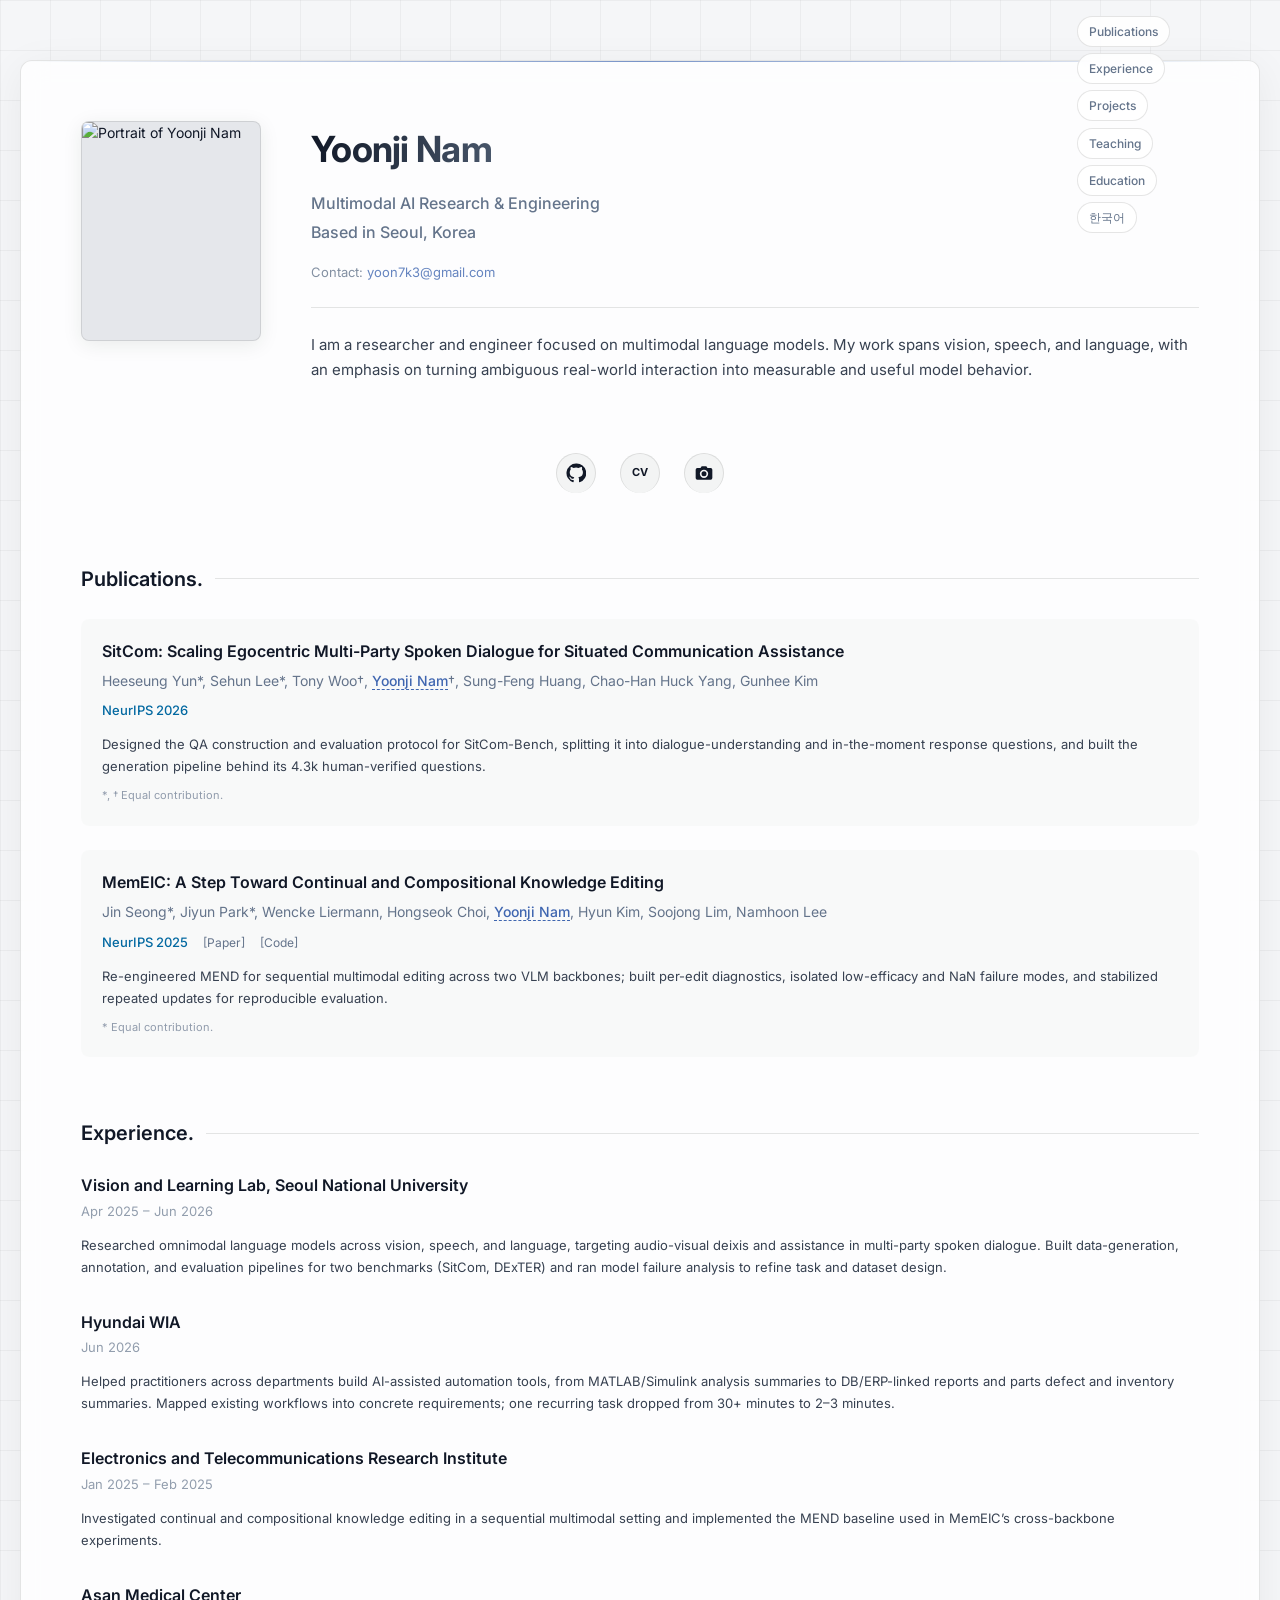
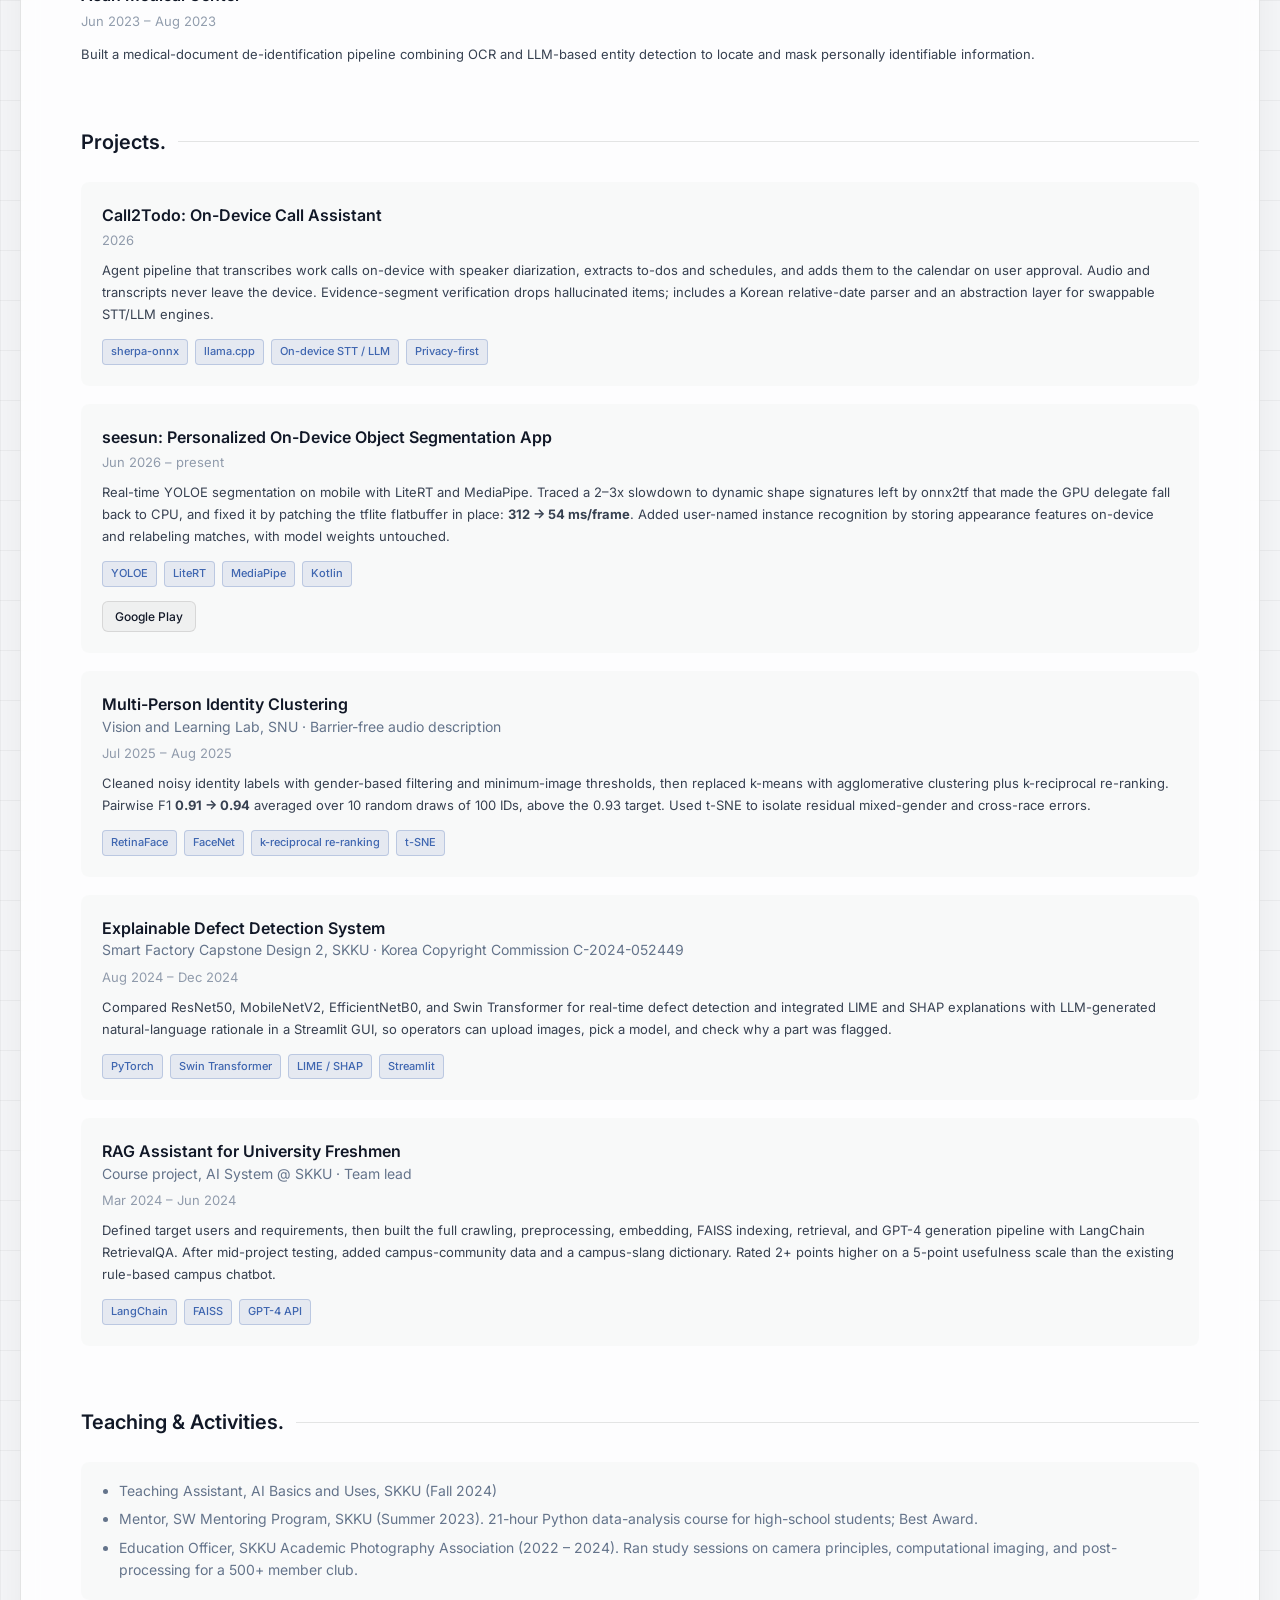
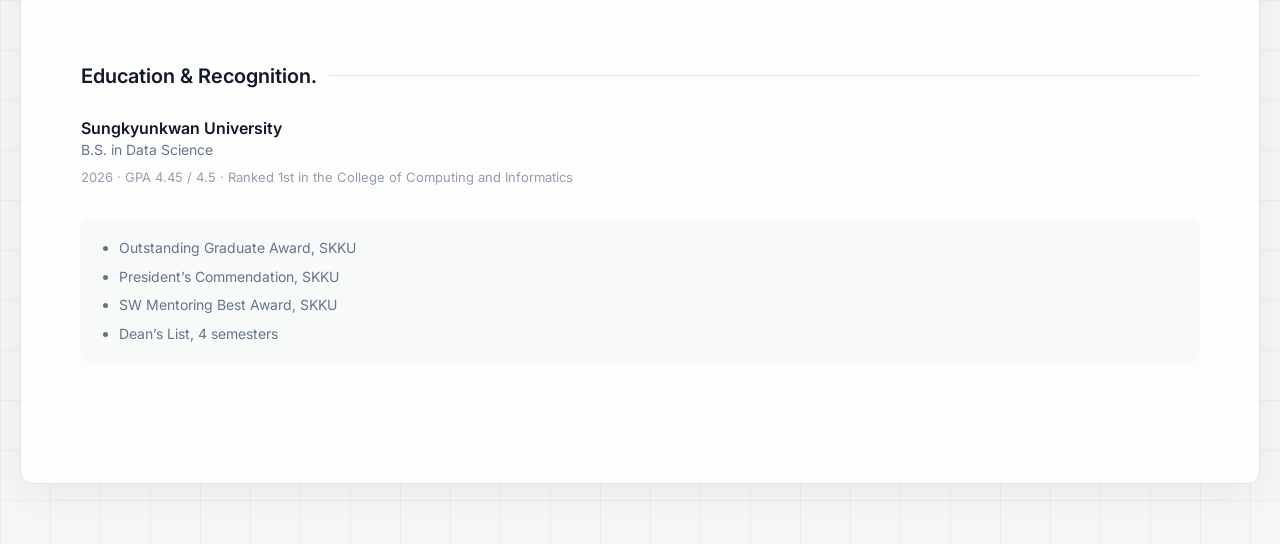
==== index.html @ 0f2552f9 "Update Korean profile and styling" ====
<!DOCTYPE html>
<html lang="en">

<head>
  <meta charset="UTF-8">
  <meta name="viewport" content="width=device-width, initial-scale=1.0">
  <meta name="description" content="Yoonji Nam is a multimodal AI researcher and engineer working on multimodal language models, knowledge editing, and applied machine learning.">
  <meta name="theme-color" content="#f5f6f8">
  <meta property="og:title" content="Yoonji Nam — Multimodal AI Research & Engineering">
  <meta property="og:description" content="Research and engineering across multimodal models, evaluation, knowledge editing, and applied AI systems.">
  <meta property="og:image" content="profile_2026.jpg">
  <title>Yoonji Nam</title>
  <link rel="alternate" hreflang="en" href="https://namyoonji.github.io/">
  <link rel="alternate" hreflang="ko" href="https://namyoonji.github.io/ko/">
  <link rel="stylesheet" href="style.css?v=light-20261005">
  <link rel="preconnect" href="https://fonts.googleapis.com">
  <link rel="preconnect" href="https://fonts.gstatic.com" crossorigin>
  <link href="https://fonts.googleapis.com/css2?family=Inter:wght@400;500;600;700&display=swap" rel="stylesheet">
</head>

<body>
  <nav class="toc" aria-label="Sections">
    <a href="#publications">Publications</a>
    <a href="#experience">Experience</a>
    <a href="#projects">Projects</a>
    <a href="#teaching">Teaching</a>
    <a href="#education">Education</a>
    <a href="ko/" hreflang="ko" lang="ko">한국어</a>
  </nav>
  <main class="container">
    <header class="header">
      <div class="profile-photo">
        <img src="profile_2026.jpg" alt="Portrait of Yoonji Nam" width="780" height="1000">
      </div>
      <div class="profile-info">
        <h1 class="name">Yoonji Nam</h1>
        <p class="title">Multimodal AI Research & Engineering</p>
        <p class="title">Based in Seoul, Korea</p>
        <p class="contact">
          Contact: <a href="mailto:yoon7k3@gmail.com">yoon7k3@gmail.com</a>
        </p>
        <div class="bio">
          <p>
            I am a researcher and engineer focused on multimodal language models. My work spans
            vision, speech, and language,
            with an emphasis on turning ambiguous real-world interaction into measurable and useful
            model behavior.
          </p>
        </div>
      </div>
    </header>

    <nav class="social-icons-container" aria-label="Profile links">
      <div class="social-icons">
        <a href="https://github.com/NamYoonJi" target="_blank" rel="noopener" title="GitHub" class="icon-link" aria-label="GitHub">
          <svg viewBox="0 0 24 24" class="icon-svg" aria-hidden="true"><path d="M12 .7a11.5 11.5 0 0 0-3.6 22.4c.6.1.8-.2.8-.6v-2.2c-3.3.7-4-1.4-4-1.4-.5-1.4-1.3-1.8-1.3-1.8-1.1-.7.1-.7.1-.7 1.2.1 1.8 1.2 1.8 1.2 1 1.8 2.8 1.3 3.4 1 .1-.8.4-1.3.8-1.6-2.7-.3-5.5-1.3-5.5-5.9 0-1.3.5-2.4 1.2-3.2-.1-.3-.5-1.5.1-3.2 0 0 1-.3 3.3 1.2a11.3 11.3 0 0 1 6 0C17.9 4.4 19 4.7 19 4.7c.6 1.7.2 2.9.1 3.2.8.8 1.2 1.9 1.2 3.2 0 4.6-2.8 5.6-5.5 5.9.4.4.8 1.1.8 2.2v3.3c0 .4.2.7.8.6A11.5 11.5 0 0 0 12 .7Z"/></svg>
        </a>
        <a href="Yoonji_Nam_CV.pdf?v=published-only" target="_blank" rel="noopener" title="Curriculum Vitae" class="icon-link icon-text" aria-label="View CV">CV</a>
        <a href="https://namyoonji.github.io/archive/" target="_blank" rel="noopener" title="Photography archive" class="icon-link" aria-label="Photography archive">
          <svg viewBox="0 0 24 24" class="icon-svg" aria-hidden="true"><path d="M9.2 4 7.8 6H4a2 2 0 0 0-2 2v10a2 2 0 0 0 2 2h16a2 2 0 0 0 2-2V8a2 2 0 0 0-2-2h-3.8l-1.4-2H9.2Zm2.8 4a5 5 0 1 1 0 10 5 5 0 0 1 0-10Zm0 2a3 3 0 1 0 0 6 3 3 0 0 0 0-6Z"/></svg>
        </a>
      </div>
    </nav>

    <section class="section" id="publications">
      <h2 class="section-title">Publications.</h2>
      <div class="section-content">
        <article class="publication">
          <p class="pub-title">SitCom: Scaling Egocentric Multi-Party Spoken Dialogue for Situated Communication Assistance</p>
          <p class="pub-authors">Heeseung Yun*, Sehun Lee*, Tony Woo†, <span class="author-me">Yoonji Nam</span>†, Sung-Feng Huang, Chao-Han Huck Yang, Gunhee Kim</p>
          <p class="pub-venue">NeurIPS 2026</p>
          <p class="pub-description">Designed the QA construction and evaluation protocol for SitCom-Bench, splitting it into dialogue-understanding and in-the-moment response questions, and built the generation pipeline behind its 4.3k human-verified questions.</p>
          <p class="equal-note">*, † Equal contribution.</p>
        </article>


        <article class="publication">
          <p class="pub-title">MemEIC: A Step Toward Continual and Compositional Knowledge Editing</p>
          <p class="pub-authors">Jin Seong*, Jiyun Park*, Wencke Liermann, Hongseok Choi, <span class="author-me">Yoonji Nam</span>, Hyun Kim, Soojong Lim, Namhoon Lee</p>
          <p class="pub-venue">
            NeurIPS 2025
            <a href="https://proceedings.neurips.cc/paper_files/paper/2025/hash/bbdd7f4acc745b59708b5cb61258d92e-Abstract-Conference.html" target="_blank" rel="noopener" class="pub-link">[Paper]</a>
            <a href="https://github.com/MemEIC/MemEIC" target="_blank" rel="noopener" class="pub-link">[Code]</a>
          </p>
          <p class="pub-description">Re-engineered MEND for sequential multimodal editing across two VLM backbones; built per-edit diagnostics, isolated low-efficacy and NaN failure modes, and stabilized repeated updates for reproducible evaluation.</p>
          <p class="equal-note">* Equal contribution.</p>
        </article>
      </div>
    </section>

    <section class="section" id="experience">
      <h2 class="section-title">Experience.</h2>
      <div class="section-content">
        <article class="experience">
          <p class="exp-title">Vision and Learning Lab, Seoul National University</p>
          <p class="exp-date">Apr 2025 – Jun 2026</p>
          <p class="item-description">Researched omnimodal language models across vision, speech, and language, targeting audio-visual deixis and assistance in multi-party spoken dialogue. Built data-generation, annotation, and evaluation pipelines for two benchmarks (SitCom, DExTER) and ran model failure analysis to refine task and dataset design.</p>
        </article>

        <article class="experience">
          <p class="exp-title">Hyundai WIA</p>
          <p class="exp-date">Jun 2026</p>
          <p class="item-description">Helped practitioners across departments build AI-assisted automation tools, from MATLAB/Simulink analysis summaries to DB/ERP-linked reports and parts defect and inventory summaries. Mapped existing workflows into concrete requirements; one recurring task dropped from 30+ minutes to 2–3 minutes.</p>
        </article>

        <article class="experience">
          <p class="exp-title">Electronics and Telecommunications Research Institute</p>
          <p class="exp-date">Jan 2025 – Feb 2025</p>
          <p class="item-description">Investigated continual and compositional knowledge editing in a sequential multimodal setting and implemented the MEND baseline used in MemEIC’s cross-backbone experiments.</p>
        </article>

        <article class="experience">
          <p class="exp-title">Asan Medical Center</p>
          <p class="exp-date">Jun 2023 – Aug 2023</p>
          <p class="item-description">Built a medical-document de-identification pipeline combining OCR and LLM-based entity detection to locate and mask personally identifiable information.</p>
        </article>
      </div>
    </section>

    <section class="section" id="projects">
      <h2 class="section-title">Projects.</h2>
      <div class="section-content">
        <article class="project">
          <p class="project-title">Call2Todo: On-Device Call Assistant</p>
          <p class="exp-date">2026</p>
          <p class="item-description">Agent pipeline that transcribes work calls on-device with speaker diarization, extracts to-dos and schedules, and adds them to the calendar on user approval. Audio and transcripts never leave the device. Evidence-segment verification drops hallucinated items; includes a Korean relative-date parser and an abstraction layer for swappable STT/LLM engines.</p>
          <div class="tags"><span>sherpa-onnx</span><span>llama.cpp</span><span>On-device STT / LLM</span><span>Privacy-first</span></div>
        </article>

        <article class="project">
          <p class="project-title">seesun: Personalized On-Device Object Segmentation App</p>
          <p class="exp-date">Jun 2026 – present</p>
          <p class="item-description">Real-time YOLOE segmentation on mobile with LiteRT and MediaPipe. Traced a 2–3x slowdown to dynamic shape signatures left by onnx2tf that made the GPU delegate fall back to CPU, and fixed it by patching the tflite flatbuffer in place: <strong>312 → 54 ms/frame</strong>. Added user-named instance recognition by storing appearance features on-device and relabeling matches, with model weights untouched.</p>
          <div class="tags"><span>YOLOE</span><span>LiteRT</span><span>MediaPipe</span><span>Kotlin</span></div>
          <a href="https://play.google.com/store/apps/details?id=com.seesun.app" target="_blank" rel="noopener" class="project-link">Google Play</a>
        </article>

        <article class="project">
          <p class="project-title">Multi-Person Identity Clustering</p>
          <p class="exp-role">Vision and Learning Lab, SNU · Barrier-free audio description</p>
          <p class="exp-date">Jul 2025 – Aug 2025</p>
          <p class="item-description">Cleaned noisy identity labels with gender-based filtering and minimum-image thresholds, then replaced k-means with agglomerative clustering plus k-reciprocal re-ranking. Pairwise F1 <strong>0.91 → 0.94</strong> averaged over 10 random draws of 100 IDs, above the 0.93 target. Used t-SNE to isolate residual mixed-gender and cross-race errors.</p>
          <div class="tags"><span>RetinaFace</span><span>FaceNet</span><span>k-reciprocal re-ranking</span><span>t-SNE</span></div>
        </article>

        <article class="project">
          <p class="project-title">Explainable Defect Detection System</p>
          <p class="exp-role">Smart Factory Capstone Design 2, SKKU · Korea Copyright Commission C-2024-052449</p>
          <p class="exp-date">Aug 2024 – Dec 2024</p>
          <p class="item-description">Compared ResNet50, MobileNetV2, EfficientNetB0, and Swin Transformer for real-time defect detection and integrated LIME and SHAP explanations with LLM-generated natural-language rationale in a Streamlit GUI, so operators can upload images, pick a model, and check why a part was flagged.</p>
          <div class="tags"><span>PyTorch</span><span>Swin Transformer</span><span>LIME / SHAP</span><span>Streamlit</span></div>
        </article>

        <article class="project">
          <p class="project-title">RAG Assistant for University Freshmen</p>
          <p class="exp-role">Course project, AI System @ SKKU · Team lead</p>
          <p class="exp-date">Mar 2024 – Jun 2024</p>
          <p class="item-description">Defined target users and requirements, then built the full crawling, preprocessing, embedding, FAISS indexing, retrieval, and GPT-4 generation pipeline with LangChain RetrievalQA. After mid-project testing, added campus-community data and a campus-slang dictionary. Rated 2+ points higher on a 5-point usefulness scale than the existing rule-based campus chatbot.</p>
          <div class="tags"><span>LangChain</span><span>FAISS</span><span>GPT-4 API</span></div>
        </article>
      </div>
    </section>

    <section class="section" id="teaching">
      <h2 class="section-title">Teaching & Activities.</h2>
      <div class="section-content">
        <ul class="recognition-list">
          <li>Teaching Assistant, AI Basics and Uses, SKKU (Fall 2024)</li>
          <li>Mentor, SW Mentoring Program, SKKU (Summer 2023). 21-hour Python data-analysis course for high-school students; Best Award.</li>
          <li>Education Officer, SKKU Academic Photography Association (2022 – 2024). Ran study sessions on camera principles, computational imaging, and post-processing for a 500+ member club.</li>
        </ul>
      </div>
    </section>

    <section class="section" id="education">
      <h2 class="section-title">Education & Recognition.</h2>
      <div class="section-content">
        <article class="education">
          <p class="edu-title">Sungkyunkwan University</p>
          <p class="edu-role">B.S. in Data Science</p>
          <p class="skku-date">2026 · GPA 4.45 / 4.5 · Ranked 1st in the College of Computing and Informatics</p>
        </article>
        <ul class="recognition-list">
          <li>Outstanding Graduate Award, SKKU</li>
          <li>President’s Commendation, SKKU</li>
          <li>SW Mentoring Best Award, SKKU</li>
          <li>Dean’s List, 4 semesters</li>
        </ul>
      </div>
    </section>
  </main>
  <script src="toc.js" defer></script>
</body>

</html>
---- style.css ----
/* Reset & Base Styles */
:root {
  --bg-color: #f5f6f8;
  --card-bg: rgba(255, 255, 255, 0.8);
  --text-primary: #111827;
  --text-secondary: #64748b;
  /* Slate 400 */
  --accent-color: #3f66b0;
  /* Blue 500 */
  --accent-glow: rgba(59, 130, 246, 0.5);
  --border-color: rgba(0, 0, 0, 0.1);
  --highlight-bg: rgba(63, 102, 176, 0.1);
  --font-main: 'Inter', -apple-system, BlinkMacSystemFont, 'Segoe UI', Roboto, sans-serif;
}

* {
  margin: 0;
  padding: 0;
  box-sizing: border-box;
}

body {
  background-color: var(--bg-color);
  background-image:
    linear-gradient(rgba(0, 0, 0, 0.04) 1px, transparent 1px),
    linear-gradient(90deg, rgba(0, 0, 0, 0.04) 1px, transparent 1px);
  background-size: 50px 50px;
  /* Tech grid effect */
  color: var(--text-primary);
  font-family: var(--font-main);
  font-size: 14px;
  line-height: 1.6;
  min-height: 100vh;
  padding: 60px 20px;
  display: flex;
  justify-content: center;
}

a {
  color: var(--text-primary);
  text-decoration: none;
  transition: all 0.2s ease;
  border-bottom: 1px solid transparent;
}

a:hover {
  color: var(--accent-color);
  border-bottom-color: var(--accent-color);
}

/* Container */
.container {
  width: 100%;
  max-width: none;
  margin: 0 auto;
  background: var(--card-bg);
  backdrop-filter: blur(12px);
  -webkit-backdrop-filter: blur(12px);
  border: 1px solid var(--border-color);
  border-radius: 12px;
  /* Sharper corners */
  padding: 60px;
  box-shadow: 0 8px 40px rgba(0, 0, 0, 0.06);
  position: relative;
  overflow: hidden;
}

/* Subtle top gradient line */
.container::before {
  content: '';
  position: absolute;
  top: 0;
  left: 0;
  right: 0;
  height: 1px;
  background: linear-gradient(90deg, transparent, var(--accent-color), transparent);
  opacity: 0.7;
}

/* Header Section */
.header {
  display: flex;
  gap: 50px;
  margin-bottom: 70px;
  align-items: flex-start;
}

.profile-photo {
  width: 180px;
  height: 220px;
  background-color: #e5e7eb;
  flex-shrink: 0;
  border-radius: 8px;
  overflow: hidden;
  border: 1px solid var(--border-color);
  box-shadow: 0 4px 20px rgba(0, 0, 0, 0.08);
  position: relative;
}

/* Photo Correction - Adjustable if image is still crooked */
.profile-photo img {
  width: 100%;
  height: 100%;
  object-fit: cover;
  /* transform: rotate(-1deg) scale(1.05);  <-- Uncomment and adjust if source image is tilted */
  transition: transform 0.5s ease;
}

.profile-photo:hover img {
  transform: scale(1.03);
}

.profile-info {
  flex: 1;
}

.name {
  font-size: 36px;
  font-weight: 700;
  margin-bottom: 12px;
  letter-spacing: -0.02em;
  background: linear-gradient(to right, #111827, #475569);
  background-clip: text;
  -webkit-background-clip: text;
  -webkit-text-fill-color: transparent;
  display: inline-block;
}

.title {
  font-size: 16px;
  font-weight: 500;
  color: var(--text-secondary);
  margin-bottom: 4px;
}

.contact {
  font-size: 13px;
  color: var(--text-secondary);
  margin-top: 16px;
  font-family: var(--font-main);
  /* Keeping consistent font */
  opacity: 0.8;
}

.contact a {
  color: var(--accent-color);
}

.bio {
  margin-top: 24px;
  padding-top: 24px;
  border-top: 1px solid var(--border-color);
}

.bio p {
  font-size: 15px;
  line-height: 1.7;
  color: #374151;
  /* Gray 300 */
}

.social-icons-container {
  width: 100%;
  display: flex;
  justify-content: center;
  margin-bottom: 70px;
}

.social-icons {
  display: flex;
  justify-content: center;
  gap: 24px;
}

.icon-link {
  width: 40px;
  height: 40px;
  display: flex;
  align-items: center;
  justify-content: center;
  border-radius: 50%;
  background: rgba(0, 0, 0, 0.04);
  border: 1px solid var(--border-color);
  color: var(--text-secondary);
  transition: all 0.3s ease;
  border-bottom: none;
}

.icon-svg {
  width: 20px;
  height: 20px;
  fill: var(--text-primary);
}

.icon-text {
  color: var(--text-primary);
  font-size: 11px;
  font-weight: 700;
  letter-spacing: -0.02em;
}

.icon-link:hover {
  background: rgba(63, 102, 176, 0.12);
  color: var(--accent-color);
  border-color: var(--accent-color);
  transform: translateY(-3px);
  border-bottom: none;
}

.highlight {
  background-color: var(--highlight-bg);
  color: var(--accent-color);
  padding: 2px 6px;
  font-weight: 500;
  border-radius: 4px;
}

/* Section Styles */
.section {
  margin-bottom: 60px;
}

.section-title {
  font-size: 20px;
  font-weight: 600;
  color: var(--text-primary);
  margin-bottom: 24px;
  display: flex;
  align-items: center;
  gap: 12px;
}

.section-title::after {
  content: '';
  flex: 1;
  height: 1px;
  background: var(--border-color);
}

.section-content {
  padding-left: 0;
}

/* Publications */
.publication {
  margin-bottom: 24px;
  padding: 20px;
  background: rgba(0, 0, 0, 0.02);
  border: 1px solid transparent;
  border-radius: 8px;
  transition: all 0.3s ease;
}

.publication:hover {
  background: rgba(0, 0, 0, 0.04);
  border-color: rgba(0, 0, 0, 0.1);
  transform: translateY(-2px);
}

.pub-title {
  font-size: 16px;
  font-weight: 600;
  color: var(--text-primary);
  margin-bottom: 8px;
  line-height: 1.4;
}

.pub-authors {
  font-size: 14px;
  color: var(--text-secondary);
  margin-bottom: 8px;
}

.pub-authors .author-me {
  color: var(--accent-color);
  font-weight: 500;
  border-bottom: 1px dashed var(--accent-color);
}

.pub-venue {
  font-size: 13px;
  color: #0369a1;
  /* Light Blue */
  font-weight: 500;
}

.pub-venue .pub-link {
  color: var(--text-secondary);
  font-weight: 400;
  margin-left: 12px;
  font-size: 12px;
  transition: color 0.2s ease;
}

.pub-venue .pub-link:hover {
  color: var(--accent-color);
}

.pub-description,
.item-description {
  margin-top: 12px;
  color: #374151;
  font-size: 13px;
  line-height: 1.7;
}

.equal-note {
  margin-top: 10px;
  color: var(--text-secondary);
  font-size: 11px;
  opacity: 0.7;
}

/* Experiences & Education */
/* Experiences & Education - Reverted Layout */
.experience,
.education {
  margin-bottom: 32px;
  display: block;
  border-bottom: none;
  padding: 0;
}

.experience:last-child,
.education:last-child {
  margin-bottom: 0;
}

.exp-title,
.edu-title {
  font-size: 16px;
  font-weight: 600;
  color: var(--text-primary);
  margin-bottom: 2px;
}

.exp-role,
.edu-role {
  font-size: 14px;
  color: var(--text-secondary);
  margin-bottom: 5px;
  margin-top: -4px;
}

.exp-date,
.snu-date,
.skku-date {
  font-size: 13px;
  color: var(--text-secondary);
  margin-left: 0;
  opacity: 0.7;
}

/* Education Toggle & Details */
.edu-header {
  display: flex;
  align-items: center;
  gap: 10px;
}

.toggle-btn {
  background: transparent;
  border: 1px solid var(--border-color);
  color: var(--text-secondary);
  width: 18px;
  height: 18px;
  border-radius: 4px;
  cursor: pointer;
  font-size: 14px;
  line-height: 1;
  display: flex;
  align-items: center;
  justify-content: center;
  transition: all 0.2s ease;
}

.toggle-btn:hover {
  border-color: var(--accent-color);
  color: var(--accent-color);
}

.edu-details {
  max-height: 0;
  overflow: hidden;
  transition: max-height 0.4s ease, margin-top 0.4s ease;
  width: 100%;
}

.edu-details.open {
  max-height: 300px;
  margin-top: 12px;
}

.edu-details ul {
  list-style: none;
  background: rgba(0, 0, 0, 0.04);
  padding: 16px;
  border-radius: 6px;
}

.edu-details li {
  font-size: 13px;
  color: var(--text-secondary);
  margin-bottom: 8px;
  padding-left: 14px;
  position: relative;
}

.edu-details li:last-child {
  margin-bottom: 0;
}

.recognition-list {
  margin-top: 20px;
  padding: 18px 20px 18px 38px;
  color: var(--text-secondary);
  background: rgba(0, 0, 0, 0.02);
  border-radius: 8px;
}

.recognition-list li {
  margin-bottom: 6px;
}

.recognition-list li:last-child {
  margin-bottom: 0;
}

/* Fixed section chips (top-right) */
html {
  scroll-behavior: smooth;
}

.toc {
  position: fixed;
  top: 16px;
  right: 110px;
  z-index: 10;
  display: flex;
  flex-direction: column;
  align-items: flex-start;
  gap: 6px;
}

.toc a {
  padding: 5px 11px;
  font-size: 12px;
  font-weight: 500;
  color: var(--text-secondary);
  background: rgba(255, 255, 255, 0.85);
  backdrop-filter: blur(8px);
  -webkit-backdrop-filter: blur(8px);
  border: 1px solid var(--border-color);
  border-radius: 999px;
  white-space: nowrap;
}

.toc a:hover {
  color: var(--accent-color);
  border-color: var(--accent-color);
  background: rgba(63, 102, 176, 0.12);
}

.toc a.active {
  color: #ffffff;
  background: var(--text-primary);
  border-color: var(--text-primary);
}

.section {
  scroll-margin-top: 64px;
}

/* Korean page: Inter has no Hangul, fall back to Noto Sans KR */
html[lang="ko"] {
  --font-main: 'Inter', 'Noto Sans KR', -apple-system, BlinkMacSystemFont, 'Segoe UI', Roboto, sans-serif;
  --bg-color: #f8f6f5;
  --text-primary: #211b1b;
  --text-secondary: #6e5d5e;
  --accent-color: #5F2225;
  --accent-glow: rgba(95, 34, 37, 0.35);
  --highlight-bg: rgba(95, 34, 37, 0.09);
  --border-color: rgba(95, 34, 37, 0.22);
}

html[lang="ko"] body {
  word-break: keep-all;
}

html[lang="ko"] .name {
  background: linear-gradient(to right, var(--text-primary), var(--accent-color));
  background-clip: text;
  -webkit-background-clip: text;
}

html[lang="ko"] .bio p,
html[lang="ko"] .description-list {
  color: #3f3435;
}

html[lang="ko"] .toc a.active {
  background: var(--accent-color);
  border-color: var(--accent-color);
}

@media (max-width: 768px) {
  html[lang="ko"] .toc {
    background: rgba(248, 246, 245, 0.94);
  }
}

html[lang="ko"] .pub-venue {
  color: var(--accent-color);
}

html[lang="ko"] .publication,
html[lang="ko"] .project {
  border-color: #5F2225;
}

html[lang="ko"] .publication:hover,
html[lang="ko"] .project:hover {
  border-color: var(--accent-color);
}

html[lang="ko"] .tags span {
  border-color: #5F2225;
}

html[lang="ko"] .icon-link:hover,
html[lang="ko"] .toc a:hover,
html[lang="ko"] .project-link:hover {
  background: var(--highlight-bg);
}

html[lang="ko"] .description-list {
  margin: 12px 0 0;
  padding-left: 20px;
  font-size: 13px;
  line-height: 1.7;
}

html[lang="ko"] .description-list li + li {
  margin-top: 5px;
}

html[lang="ko"] .description-list li::marker {
  color: var(--accent-color);
}

/* Projects */
.project {
  margin-bottom: 18px;
  padding: 20px;
  background: rgba(0, 0, 0, 0.02);
  border: 1px solid transparent;
  border-radius: 8px;
  transition: all 0.3s ease;
}

.project:hover {
  background: rgba(0, 0, 0, 0.04);
  border-color: rgba(0, 0, 0, 0.1);
  transform: translateY(-2px);
}

.project-title {
  color: var(--text-primary);
  font-size: 16px;
  font-weight: 600;
  margin-bottom: 2px;
}

.project .item-description {
  margin-top: 8px;
}

.tags {
  display: flex;
  flex-wrap: wrap;
  gap: 7px;
  margin-top: 14px;
}

.tags span {
  padding: 3px 8px;
  color: var(--accent-color);
  background: var(--highlight-bg);
  border: 1px solid rgba(63, 102, 176, 0.25);
  border-radius: 4px;
  font-size: 11px;
  font-weight: 500;
}

.project-link {
  display: inline-block;
  margin-top: 14px;
  padding: 5px 12px;
  font-size: 12px;
  font-weight: 500;
  color: var(--text-primary);
  background: rgba(0, 0, 0, 0.04);
  border: 1px solid var(--border-color);
  border-radius: 6px;
}

.project-link:hover {
  color: var(--accent-color);
  border-color: var(--accent-color);
  background: rgba(63, 102, 176, 0.12);
}

/* Easter Egg - Reverted */
.easter-egg {
  text-align: center;
  padding: 30px 0 10px 0;
  margin-top: 20px;
  margin-bottom: -60px;
  border-top: none;
}

.easter-egg p {
  font-size: 11px;
  color: rgba(0, 0, 0, 0.25);
  letter-spacing: 1px;
  transition: color 0.3s ease;
}

.easter-egg p:hover {
  color: var(--accent-color);
}

/* Responsive Design */
@media (max-width: 768px) {
  body {
    padding: 64px 10px 20px;
  }

  .toc {
    top: 0;
    left: 0;
    right: 0;
    flex-direction: row;
    align-items: center;
    overflow-x: auto;
    padding: 8px 10px;
    background: rgba(245, 246, 248, 0.94);
    border-bottom: 1px solid var(--border-color);
    scrollbar-width: none;
  }

  .toc::-webkit-scrollbar {
    display: none;
  }

  .section {
    scroll-margin-top: 56px;
  }

  .container {
    padding: 30px 20px;
  }

  .header {
    flex-direction: column;
    align-items: center;
    text-align: center;
    gap: 30px;
  }

  .profile-photo {
    width: 160px;
    height: 160px;
    border-radius: 50%;
    /* Circle on mobile looks better usually, or keep square */
  }

  .experience,
  .education {
    flex-direction: column;
    align-items: flex-start;
  }

  .exp-date,
  .snu-date,
  .skku-date {
    margin-left: 0;
    margin-top: 4px;
  }
}
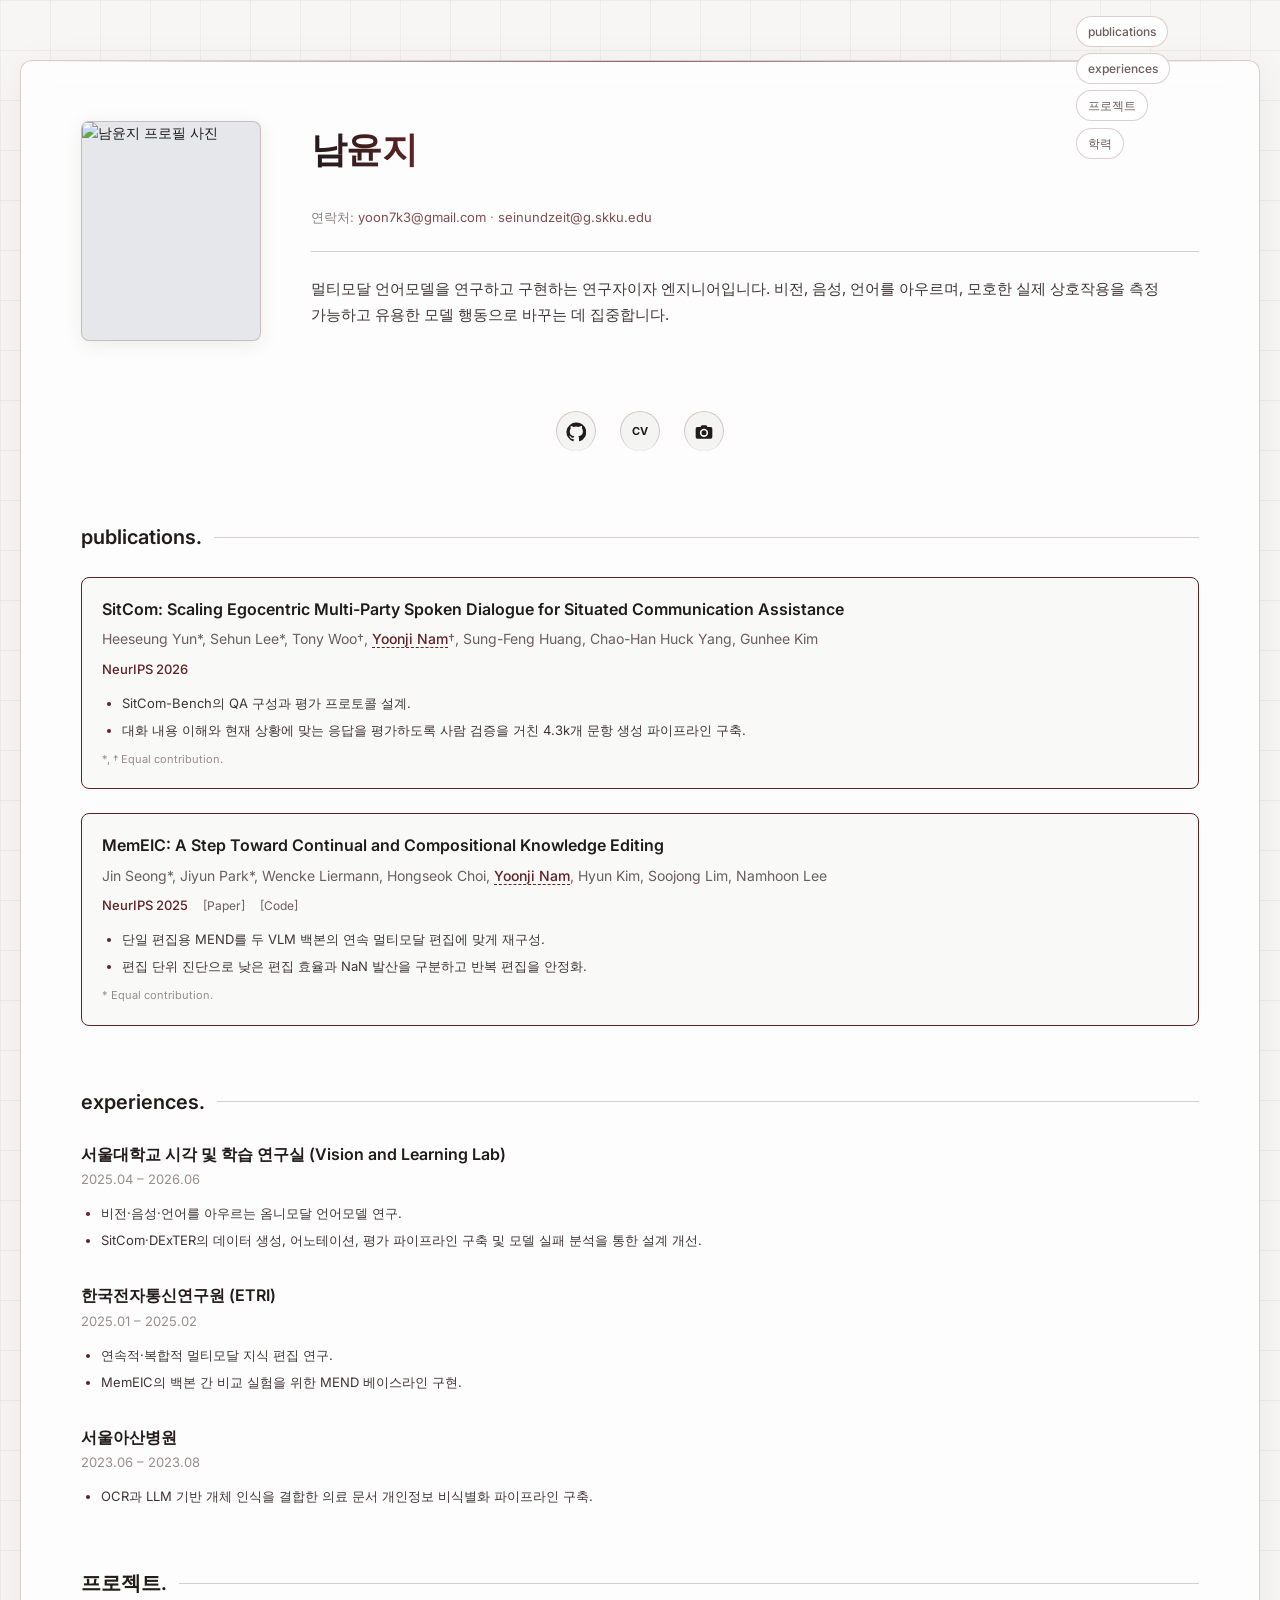
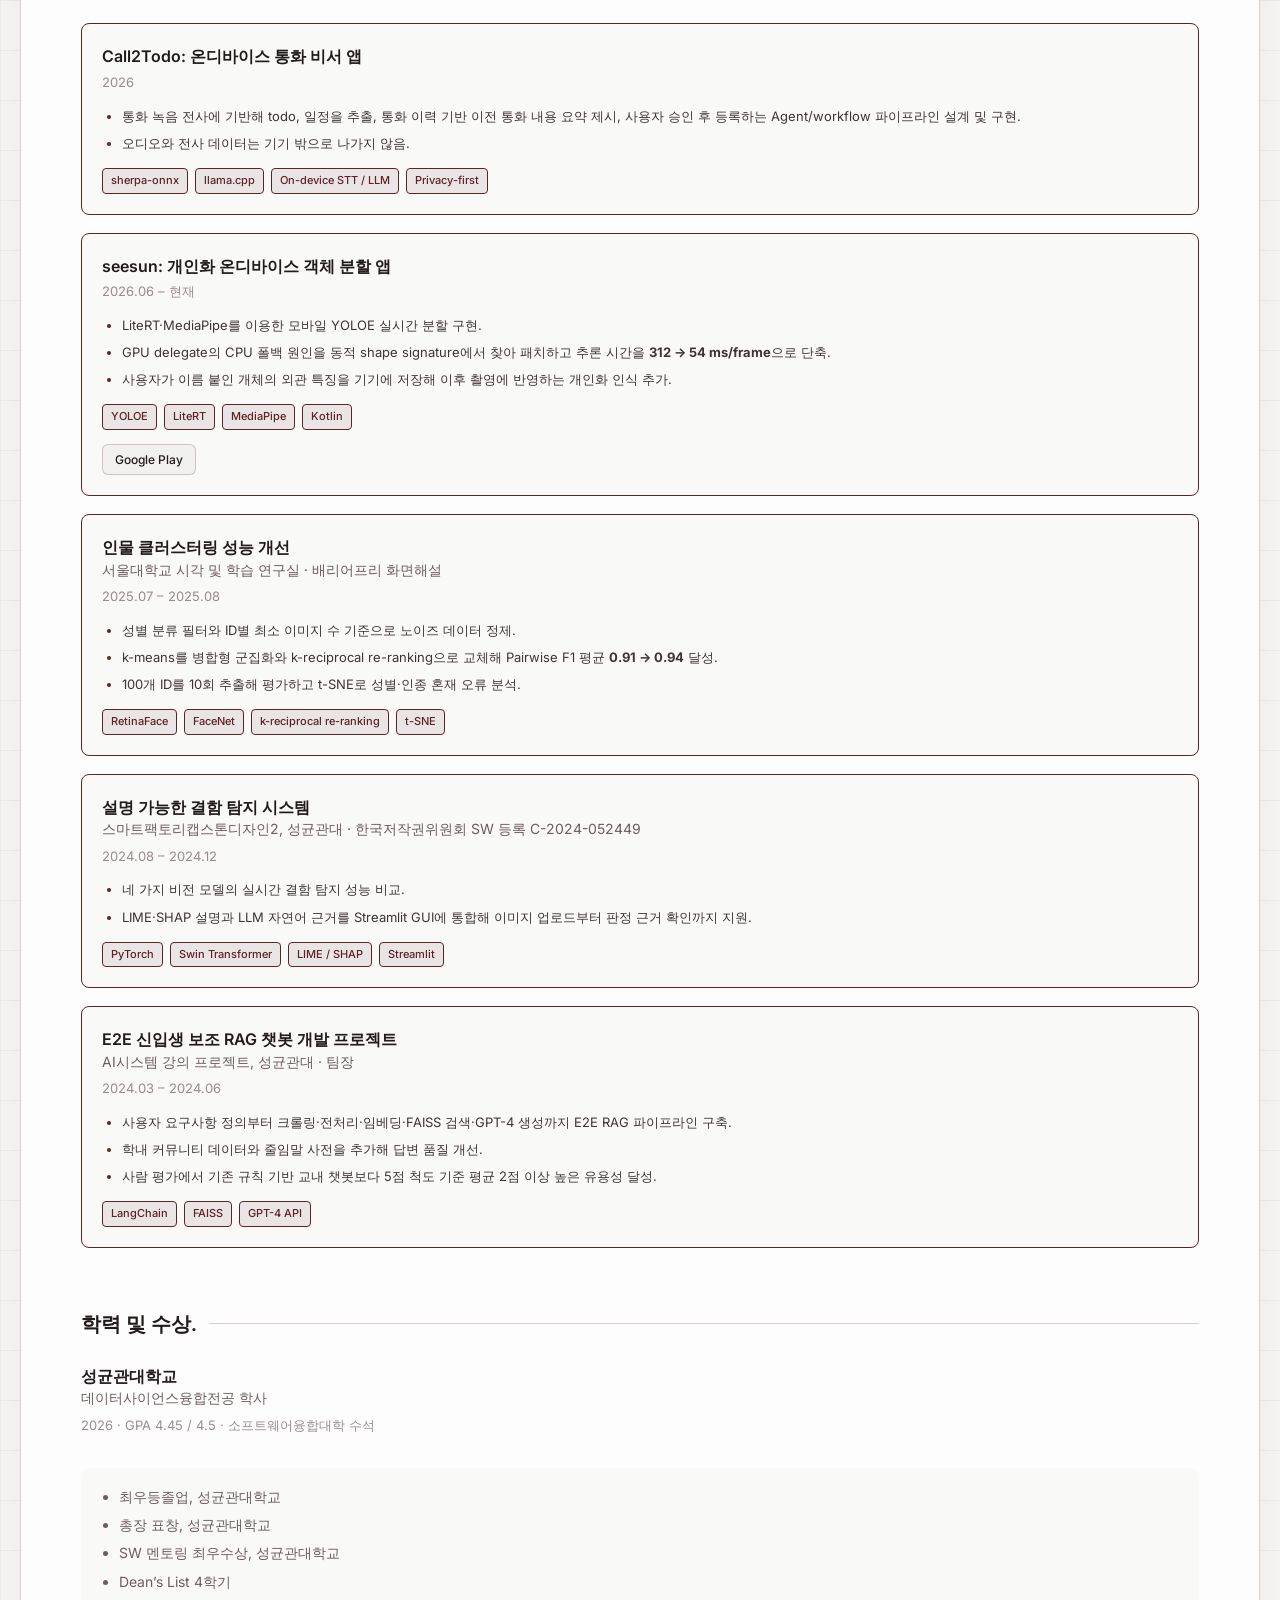
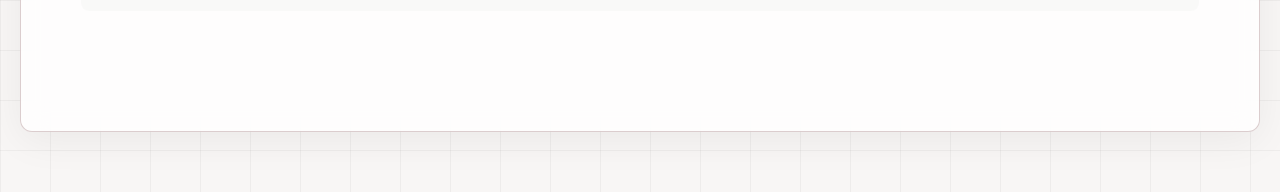
==== commit ad923e72: "Make Korean profile the main page" ====
--- a/index.html
+++ b/index.html
@@ -1,75 +1,73 @@
 <!DOCTYPE html>
-<html lang="en">
+<html lang="ko">
 
 <head>
   <meta charset="UTF-8">
   <meta name="viewport" content="width=device-width, initial-scale=1.0">
-  <meta name="description" content="Yoonji Nam is a multimodal AI researcher and engineer working on multimodal language models, knowledge editing, and applied machine learning.">
-  <meta name="theme-color" content="#f5f6f8">
-  <meta property="og:title" content="Yoonji Nam — Multimodal AI Research & Engineering">
-  <meta property="og:description" content="Research and engineering across multimodal models, evaluation, knowledge editing, and applied AI systems.">
-  <meta property="og:image" content="profile_2026.jpg">
-  <title>Yoonji Nam</title>
+  <meta name="description" content="남윤지. 멀티모달 언어모델, 지식 편집, 응용 머신러닝을 연구하고 구현하는 멀티모달 AI 연구자이자 엔지니어.">
+  <meta name="theme-color" content="#f8f6f5">
+  <meta property="og:title" content="남윤지 | Yoonji Nam">
+  <meta property="og:description" content="멀티모달 모델, 평가, 지식 편집, 응용 AI 시스템을 아우르는 연구와 엔지니어링.">
+  <meta property="og:image" content="../profile_2026.jpg">
+  <title>남윤지 | Yoonji Nam</title>
   <link rel="alternate" hreflang="en" href="https://namyoonji.github.io/">
   <link rel="alternate" hreflang="ko" href="https://namyoonji.github.io/ko/">
-  <link rel="stylesheet" href="style.css?v=light-20261005">
+  <link rel="stylesheet" href="./style.css?v=ko-burgundy-20261010">
   <link rel="preconnect" href="https://fonts.googleapis.com">
   <link rel="preconnect" href="https://fonts.gstatic.com" crossorigin>
-  <link href="https://fonts.googleapis.com/css2?family=Inter:wght@400;500;600;700&display=swap" rel="stylesheet">
+  <link href="https://fonts.googleapis.com/css2?family=Inter:wght@400;500;600;700&family=Noto+Sans+KR:wght@400;500;600;700&display=swap" rel="stylesheet">
 </head>
 
 <body>
-  <nav class="toc" aria-label="Sections">
-    <a href="#publications">Publications</a>
-    <a href="#experience">Experience</a>
-    <a href="#projects">Projects</a>
-    <a href="#teaching">Teaching</a>
-    <a href="#education">Education</a>
-    <a href="ko/" hreflang="ko" lang="ko">한국어</a>
+  <nav class="toc" aria-label="섹션 바로가기">
+    <a href="#publications">publications</a>
+    <a href="#experience">experiences</a>
+    <a href="#projects">프로젝트</a>
+    <a href="#education">학력</a>
   </nav>
   <main class="container">
     <header class="header">
       <div class="profile-photo">
-        <img src="profile_2026.jpg" alt="Portrait of Yoonji Nam" width="780" height="1000">
+        <img src="./profile_2026.jpg" alt="남윤지 프로필 사진" width="780" height="1000">
       </div>
       <div class="profile-info">
-        <h1 class="name">Yoonji Nam</h1>
-        <p class="title">Multimodal AI Research & Engineering</p>
-        <p class="title">Based in Seoul, Korea</p>
+        <h1 class="name">남윤지</h1>
         <p class="contact">
-          Contact: <a href="mailto:yoon7k3@gmail.com">yoon7k3@gmail.com</a>
+          연락처: <a href="mailto:yoon7k3@gmail.com">yoon7k3@gmail.com</a> · <a href="mailto:seinundzeit@g.skku.edu">seinundzeit@g.skku.edu</a>
         </p>
         <div class="bio">
           <p>
-            I am a researcher and engineer focused on multimodal language models. My work spans
-            vision, speech, and language,
-            with an emphasis on turning ambiguous real-world interaction into measurable and useful
-            model behavior.
+            멀티모달 언어모델을 연구하고 구현하는 연구자이자 엔지니어입니다.
+            비전, 음성, 언어를 아우르며, 모호한 실제 상호작용을 측정 가능하고 유용한 모델 행동으로
+            바꾸는 데 집중합니다.
           </p>
         </div>
       </div>
     </header>
 
-    <nav class="social-icons-container" aria-label="Profile links">
+    <nav class="social-icons-container" aria-label="프로필 링크">
       <div class="social-icons">
         <a href="https://github.com/NamYoonJi" target="_blank" rel="noopener" title="GitHub" class="icon-link" aria-label="GitHub">
           <svg viewBox="0 0 24 24" class="icon-svg" aria-hidden="true"><path d="M12 .7a11.5 11.5 0 0 0-3.6 22.4c.6.1.8-.2.8-.6v-2.2c-3.3.7-4-1.4-4-1.4-.5-1.4-1.3-1.8-1.3-1.8-1.1-.7.1-.7.1-.7 1.2.1 1.8 1.2 1.8 1.2 1 1.8 2.8 1.3 3.4 1 .1-.8.4-1.3.8-1.6-2.7-.3-5.5-1.3-5.5-5.9 0-1.3.5-2.4 1.2-3.2-.1-.3-.5-1.5.1-3.2 0 0 1-.3 3.3 1.2a11.3 11.3 0 0 1 6 0C17.9 4.4 19 4.7 19 4.7c.6 1.7.2 2.9.1 3.2.8.8 1.2 1.9 1.2 3.2 0 4.6-2.8 5.6-5.5 5.9.4.4.8 1.1.8 2.2v3.3c0 .4.2.7.8.6A11.5 11.5 0 0 0 12 .7Z"/></svg>
         </a>
-        <a href="Yoonji_Nam_CV.pdf?v=published-only" target="_blank" rel="noopener" title="Curriculum Vitae" class="icon-link icon-text" aria-label="View CV">CV</a>
-        <a href="https://namyoonji.github.io/archive/" target="_blank" rel="noopener" title="Photography archive" class="icon-link" aria-label="Photography archive">
+        <a href="./Yoonji_Nam_CV.pdf?v=published-only" target="_blank" rel="noopener" title="이력서 (CV)" class="icon-link icon-text" aria-label="CV 보기">CV</a>
+        <a href="https://namyoonji.github.io/archive/" target="_blank" rel="noopener" title="사진 아카이브" class="icon-link" aria-label="사진 아카이브">
           <svg viewBox="0 0 24 24" class="icon-svg" aria-hidden="true"><path d="M9.2 4 7.8 6H4a2 2 0 0 0-2 2v10a2 2 0 0 0 2 2h16a2 2 0 0 0 2-2V8a2 2 0 0 0-2-2h-3.8l-1.4-2H9.2Zm2.8 4a5 5 0 1 1 0 10 5 5 0 0 1 0-10Zm0 2a3 3 0 1 0 0 6 3 3 0 0 0 0-6Z"/></svg>
         </a>
       </div>
     </nav>
 
     <section class="section" id="publications">
-      <h2 class="section-title">Publications.</h2>
+      <h2 class="section-title">publications.</h2>
       <div class="section-content">
         <article class="publication">
           <p class="pub-title">SitCom: Scaling Egocentric Multi-Party Spoken Dialogue for Situated Communication Assistance</p>
           <p class="pub-authors">Heeseung Yun*, Sehun Lee*, Tony Woo†, <span class="author-me">Yoonji Nam</span>†, Sung-Feng Huang, Chao-Han Huck Yang, Gunhee Kim</p>
           <p class="pub-venue">NeurIPS 2026</p>
-          <p class="pub-description">Designed the QA construction and evaluation protocol for SitCom-Bench, splitting it into dialogue-understanding and in-the-moment response questions, and built the generation pipeline behind its 4.3k human-verified questions.</p>
+          <ul class="description-list">
+            <li>SitCom-Bench의 QA 구성과 평가 프로토콜 설계.</li>
+            <li>대화 내용 이해와 현재 상황에 맞는 응답을 평가하도록 사람 검증을 거친 4.3k개 문항 생성 파이프라인 구축.</li>
+          </ul>
           <p class="equal-note">*, † Equal contribution.</p>
         </article>
 
@@ -82,114 +80,126 @@
             <a href="https://proceedings.neurips.cc/paper_files/paper/2025/hash/bbdd7f4acc745b59708b5cb61258d92e-Abstract-Conference.html" target="_blank" rel="noopener" class="pub-link">[Paper]</a>
             <a href="https://github.com/MemEIC/MemEIC" target="_blank" rel="noopener" class="pub-link">[Code]</a>
           </p>
-          <p class="pub-description">Re-engineered MEND for sequential multimodal editing across two VLM backbones; built per-edit diagnostics, isolated low-efficacy and NaN failure modes, and stabilized repeated updates for reproducible evaluation.</p>
+          <ul class="description-list">
+            <li>단일 편집용 MEND를 두 VLM 백본의 연속 멀티모달 편집에 맞게 재구성.</li>
+            <li>편집 단위 진단으로 낮은 편집 효율과 NaN 발산을 구분하고 반복 편집을 안정화.</li>
+          </ul>
           <p class="equal-note">* Equal contribution.</p>
         </article>
       </div>
     </section>
 
     <section class="section" id="experience">
-      <h2 class="section-title">Experience.</h2>
+      <h2 class="section-title">experiences.</h2>
       <div class="section-content">
         <article class="experience">
-          <p class="exp-title">Vision and Learning Lab, Seoul National University</p>
-          <p class="exp-date">Apr 2025 – Jun 2026</p>
-          <p class="item-description">Researched omnimodal language models across vision, speech, and language, targeting audio-visual deixis and assistance in multi-party spoken dialogue. Built data-generation, annotation, and evaluation pipelines for two benchmarks (SitCom, DExTER) and ran model failure analysis to refine task and dataset design.</p>
+          <p class="exp-title">서울대학교 시각 및 학습 연구실 (Vision and Learning Lab)</p>
+          <p class="exp-date">2025.04 – 2026.06</p>
+          <ul class="description-list">
+            <li>비전·음성·언어를 아우르는 옴니모달 언어모델 연구.</li>
+            <li>SitCom·DExTER의 데이터 생성, 어노테이션, 평가 파이프라인 구축 및 모델 실패 분석을 통한 설계 개선.</li>
+          </ul>
         </article>
 
         <article class="experience">
-          <p class="exp-title">Hyundai WIA</p>
-          <p class="exp-date">Jun 2026</p>
-          <p class="item-description">Helped practitioners across departments build AI-assisted automation tools, from MATLAB/Simulink analysis summaries to DB/ERP-linked reports and parts defect and inventory summaries. Mapped existing workflows into concrete requirements; one recurring task dropped from 30+ minutes to 2–3 minutes.</p>
+          <p class="exp-title">한국전자통신연구원 (ETRI)</p>
+          <p class="exp-date">2025.01 – 2025.02</p>
+          <ul class="description-list">
+            <li>연속적·복합적 멀티모달 지식 편집 연구.</li>
+            <li>MemEIC의 백본 간 비교 실험을 위한 MEND 베이스라인 구현.</li>
+          </ul>
         </article>
 
         <article class="experience">
-          <p class="exp-title">Electronics and Telecommunications Research Institute</p>
-          <p class="exp-date">Jan 2025 – Feb 2025</p>
-          <p class="item-description">Investigated continual and compositional knowledge editing in a sequential multimodal setting and implemented the MEND baseline used in MemEIC’s cross-backbone experiments.</p>
-        </article>
-
-        <article class="experience">
-          <p class="exp-title">Asan Medical Center</p>
-          <p class="exp-date">Jun 2023 – Aug 2023</p>
-          <p class="item-description">Built a medical-document de-identification pipeline combining OCR and LLM-based entity detection to locate and mask personally identifiable information.</p>
+          <p class="exp-title">서울아산병원</p>
+          <p class="exp-date">2023.06 – 2023.08</p>
+          <ul class="description-list">
+            <li>OCR과 LLM 기반 개체 인식을 결합한 의료 문서 개인정보 비식별화 파이프라인 구축.</li>
+          </ul>
         </article>
       </div>
     </section>
 
     <section class="section" id="projects">
-      <h2 class="section-title">Projects.</h2>
-      <div class="section-content">
-        <article class="project">
-          <p class="project-title">Call2Todo: On-Device Call Assistant</p>
+      <h2 class="section-title">프로젝트.</h2>
+      <div class="section-content">
+        <article class="project">
+          <p class="project-title">Call2Todo: 온디바이스 통화 비서 앱</p>
           <p class="exp-date">2026</p>
-          <p class="item-description">Agent pipeline that transcribes work calls on-device with speaker diarization, extracts to-dos and schedules, and adds them to the calendar on user approval. Audio and transcripts never leave the device. Evidence-segment verification drops hallucinated items; includes a Korean relative-date parser and an abstraction layer for swappable STT/LLM engines.</p>
+          <ul class="description-list">
+            <li>통화 녹음 전사에 기반해 todo, 일정을 추출, 통화 이력 기반 이전 통화 내용 요약 제시, 사용자 승인 후 등록하는 Agent/workflow 파이프라인 설계 및 구현.</li>
+            <li>오디오와 전사 데이터는 기기 밖으로 나가지 않음.</li>
+          </ul>
           <div class="tags"><span>sherpa-onnx</span><span>llama.cpp</span><span>On-device STT / LLM</span><span>Privacy-first</span></div>
         </article>
 
         <article class="project">
-          <p class="project-title">seesun: Personalized On-Device Object Segmentation App</p>
-          <p class="exp-date">Jun 2026 – present</p>
-          <p class="item-description">Real-time YOLOE segmentation on mobile with LiteRT and MediaPipe. Traced a 2–3x slowdown to dynamic shape signatures left by onnx2tf that made the GPU delegate fall back to CPU, and fixed it by patching the tflite flatbuffer in place: <strong>312 → 54 ms/frame</strong>. Added user-named instance recognition by storing appearance features on-device and relabeling matches, with model weights untouched.</p>
+          <p class="project-title">seesun: 개인화 온디바이스 객체 분할 앱</p>
+          <p class="exp-date">2026.06 – 현재</p>
+          <ul class="description-list">
+            <li>LiteRT·MediaPipe를 이용한 모바일 YOLOE 실시간 분할 구현.</li>
+            <li>GPU delegate의 CPU 폴백 원인을 동적 shape signature에서 찾아 패치하고 추론 시간을 <strong>312 → 54 ms/frame</strong>으로 단축.</li>
+            <li>사용자가 이름 붙인 개체의 외관 특징을 기기에 저장해 이후 촬영에 반영하는 개인화 인식 추가.</li>
+          </ul>
           <div class="tags"><span>YOLOE</span><span>LiteRT</span><span>MediaPipe</span><span>Kotlin</span></div>
           <a href="https://play.google.com/store/apps/details?id=com.seesun.app" target="_blank" rel="noopener" class="project-link">Google Play</a>
         </article>
 
         <article class="project">
-          <p class="project-title">Multi-Person Identity Clustering</p>
-          <p class="exp-role">Vision and Learning Lab, SNU · Barrier-free audio description</p>
-          <p class="exp-date">Jul 2025 – Aug 2025</p>
-          <p class="item-description">Cleaned noisy identity labels with gender-based filtering and minimum-image thresholds, then replaced k-means with agglomerative clustering plus k-reciprocal re-ranking. Pairwise F1 <strong>0.91 → 0.94</strong> averaged over 10 random draws of 100 IDs, above the 0.93 target. Used t-SNE to isolate residual mixed-gender and cross-race errors.</p>
+          <p class="project-title">인물 클러스터링 성능 개선</p>
+          <p class="exp-role">서울대학교 시각 및 학습 연구실 · 배리어프리 화면해설</p>
+          <p class="exp-date">2025.07 – 2025.08</p>
+          <ul class="description-list">
+            <li>성별 분류 필터와 ID별 최소 이미지 수 기준으로 노이즈 데이터 정제.</li>
+            <li>k-means를 병합형 군집화와 k-reciprocal re-ranking으로 교체해 Pairwise F1 평균 <strong>0.91 → 0.94</strong> 달성.</li>
+            <li>100개 ID를 10회 추출해 평가하고 t-SNE로 성별·인종 혼재 오류 분석.</li>
+          </ul>
           <div class="tags"><span>RetinaFace</span><span>FaceNet</span><span>k-reciprocal re-ranking</span><span>t-SNE</span></div>
         </article>
 
         <article class="project">
-          <p class="project-title">Explainable Defect Detection System</p>
-          <p class="exp-role">Smart Factory Capstone Design 2, SKKU · Korea Copyright Commission C-2024-052449</p>
-          <p class="exp-date">Aug 2024 – Dec 2024</p>
-          <p class="item-description">Compared ResNet50, MobileNetV2, EfficientNetB0, and Swin Transformer for real-time defect detection and integrated LIME and SHAP explanations with LLM-generated natural-language rationale in a Streamlit GUI, so operators can upload images, pick a model, and check why a part was flagged.</p>
+          <p class="project-title">설명 가능한 결함 탐지 시스템</p>
+          <p class="exp-role">스마트팩토리캡스톤디자인2, 성균관대 · 한국저작권위원회 SW 등록 C-2024-052449</p>
+          <p class="exp-date">2024.08 – 2024.12</p>
+          <ul class="description-list">
+            <li>네 가지 비전 모델의 실시간 결함 탐지 성능 비교.</li>
+            <li>LIME·SHAP 설명과 LLM 자연어 근거를 Streamlit GUI에 통합해 이미지 업로드부터 판정 근거 확인까지 지원.</li>
+          </ul>
           <div class="tags"><span>PyTorch</span><span>Swin Transformer</span><span>LIME / SHAP</span><span>Streamlit</span></div>
         </article>
 
         <article class="project">
-          <p class="project-title">RAG Assistant for University Freshmen</p>
-          <p class="exp-role">Course project, AI System @ SKKU · Team lead</p>
-          <p class="exp-date">Mar 2024 – Jun 2024</p>
-          <p class="item-description">Defined target users and requirements, then built the full crawling, preprocessing, embedding, FAISS indexing, retrieval, and GPT-4 generation pipeline with LangChain RetrievalQA. After mid-project testing, added campus-community data and a campus-slang dictionary. Rated 2+ points higher on a 5-point usefulness scale than the existing rule-based campus chatbot.</p>
+          <p class="project-title">E2E 신입생 보조 RAG 챗봇 개발 프로젝트</p>
+          <p class="exp-role">AI시스템 강의 프로젝트, 성균관대 · 팀장</p>
+          <p class="exp-date">2024.03 – 2024.06</p>
+          <ul class="description-list">
+            <li>사용자 요구사항 정의부터 크롤링·전처리·임베딩·FAISS 검색·GPT-4 생성까지 E2E RAG 파이프라인 구축.</li>
+            <li>학내 커뮤니티 데이터와 줄임말 사전을 추가해 답변 품질 개선.</li>
+            <li>사람 평가에서 기존 규칙 기반 교내 챗봇보다 5점 척도 기준 평균 2점 이상 높은 유용성 달성.</li>
+          </ul>
           <div class="tags"><span>LangChain</span><span>FAISS</span><span>GPT-4 API</span></div>
         </article>
       </div>
     </section>
 
-    <section class="section" id="teaching">
-      <h2 class="section-title">Teaching & Activities.</h2>
-      <div class="section-content">
+    <section class="section" id="education">
+      <h2 class="section-title">학력 및 수상.</h2>
+      <div class="section-content">
+        <article class="education">
+          <p class="edu-title">성균관대학교</p>
+          <p class="edu-role">데이터사이언스융합전공 학사</p>
+          <p class="skku-date">2026 · GPA 4.45 / 4.5 · 소프트웨어융합대학 수석</p>
+        </article>
         <ul class="recognition-list">
-          <li>Teaching Assistant, AI Basics and Uses, SKKU (Fall 2024)</li>
-          <li>Mentor, SW Mentoring Program, SKKU (Summer 2023). 21-hour Python data-analysis course for high-school students; Best Award.</li>
-          <li>Education Officer, SKKU Academic Photography Association (2022 – 2024). Ran study sessions on camera principles, computational imaging, and post-processing for a 500+ member club.</li>
+          <li>최우등졸업, 성균관대학교</li>
+          <li>총장 표창, 성균관대학교</li>
+          <li>SW 멘토링 최우수상, 성균관대학교</li>
+          <li>Dean’s List 4학기</li>
         </ul>
       </div>
     </section>
-
-    <section class="section" id="education">
-      <h2 class="section-title">Education & Recognition.</h2>
-      <div class="section-content">
-        <article class="education">
-          <p class="edu-title">Sungkyunkwan University</p>
-          <p class="edu-role">B.S. in Data Science</p>
-          <p class="skku-date">2026 · GPA 4.45 / 4.5 · Ranked 1st in the College of Computing and Informatics</p>
-        </article>
-        <ul class="recognition-list">
-          <li>Outstanding Graduate Award, SKKU</li>
-          <li>President’s Commendation, SKKU</li>
-          <li>SW Mentoring Best Award, SKKU</li>
-          <li>Dean’s List, 4 semesters</li>
-        </ul>
-      </div>
-    </section>
   </main>
-  <script src="toc.js" defer></script>
+  <script src="./toc.js" defer></script>
 </body>
 
 </html>
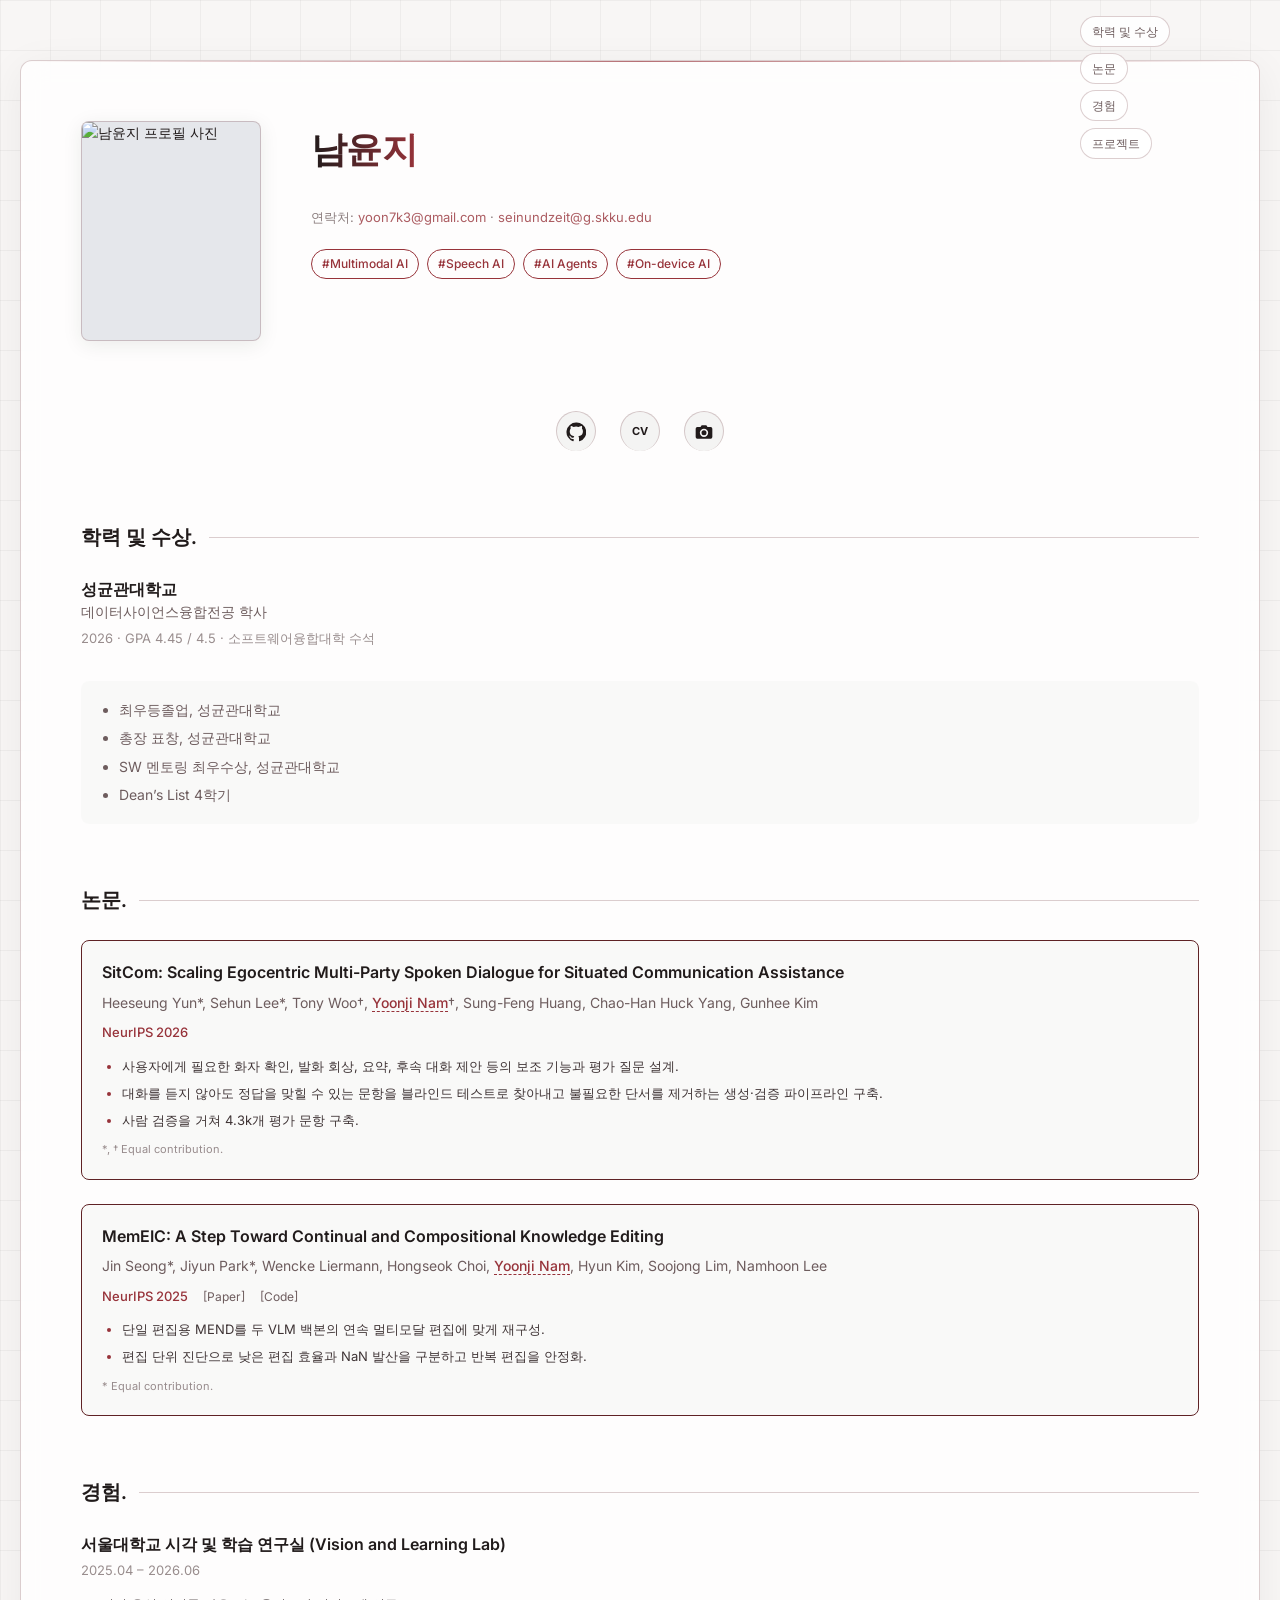
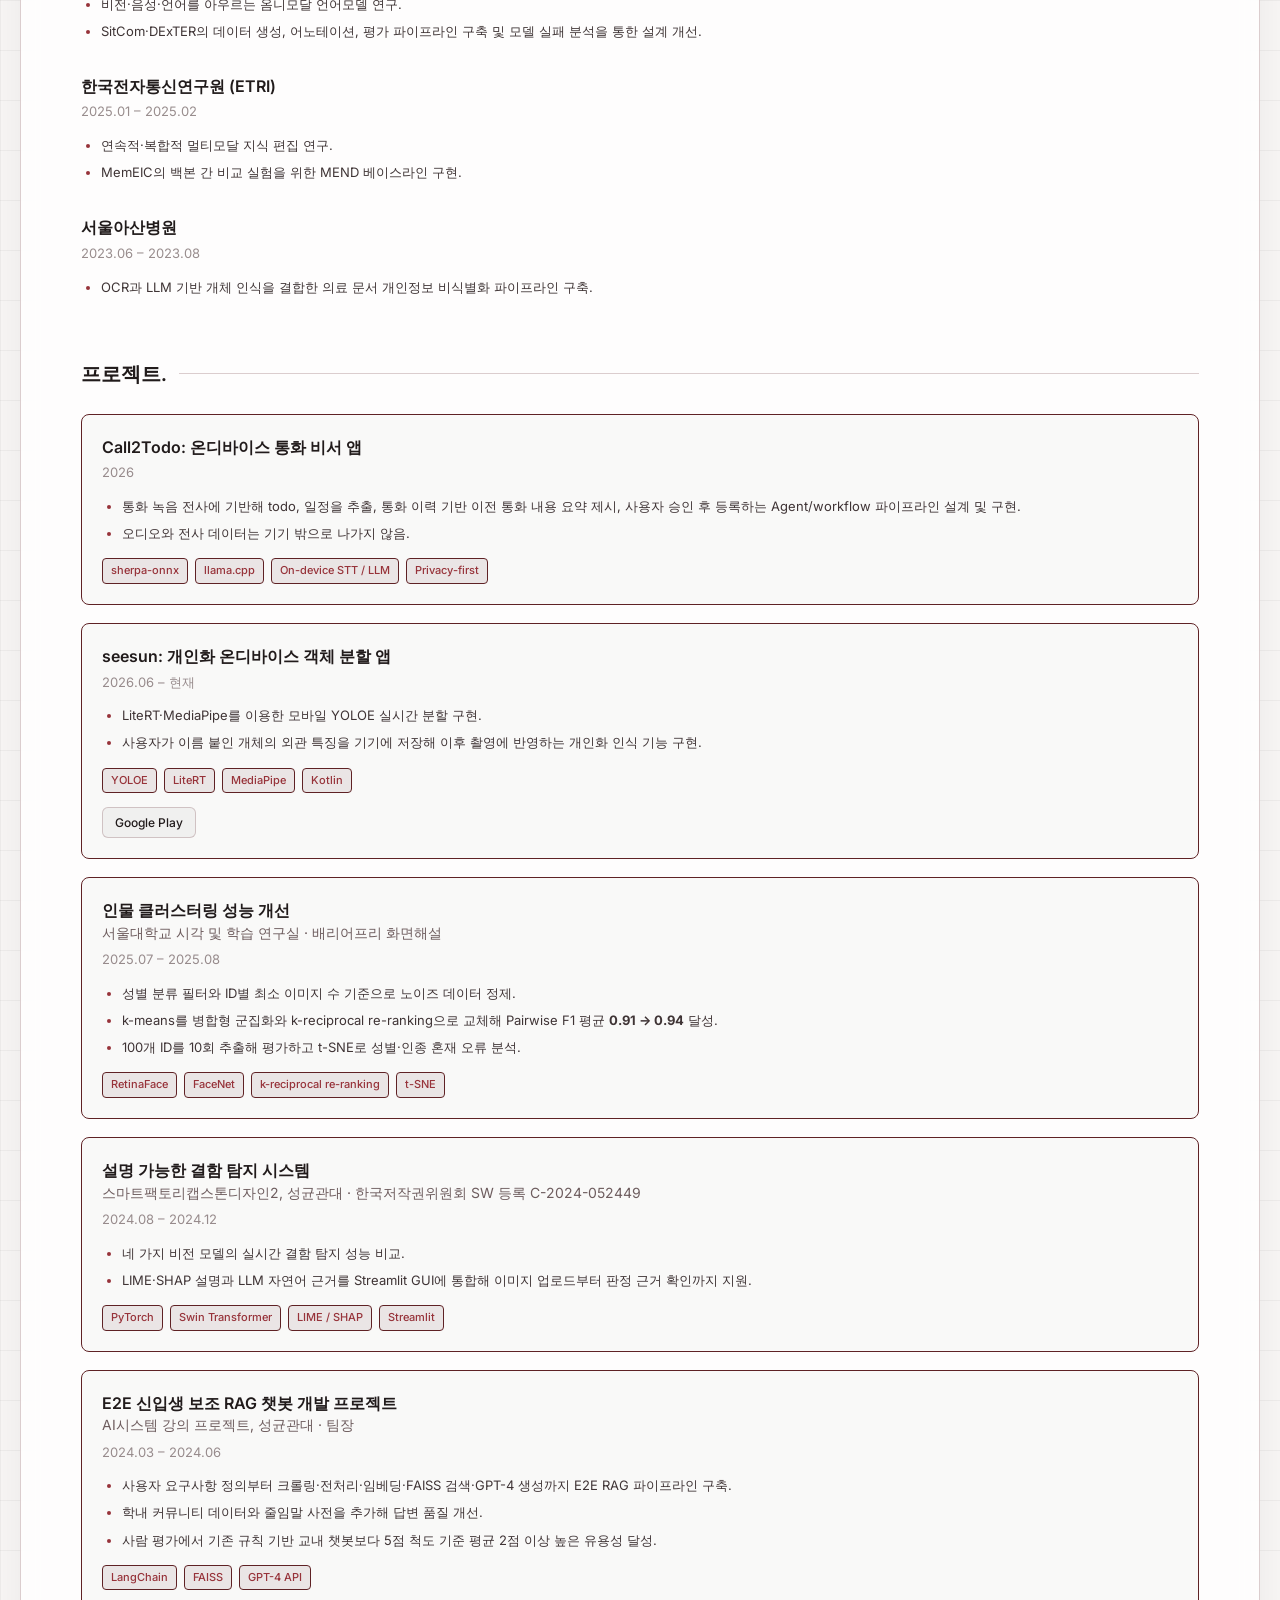
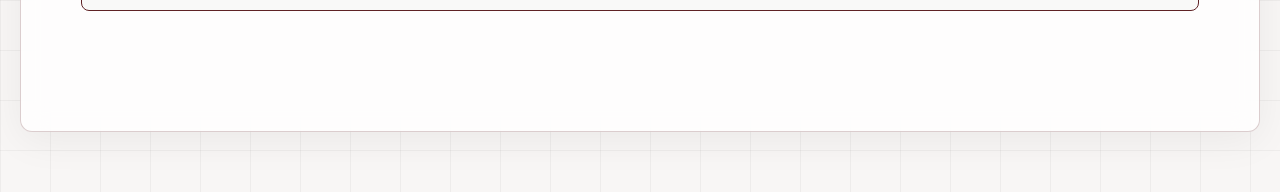
==== commit 307cc1d9: "Refine profile content and project descriptions" ====
--- a/index.html
+++ b/index.html
@@ -4,14 +4,14 @@
 <head>
   <meta charset="UTF-8">
   <meta name="viewport" content="width=device-width, initial-scale=1.0">
-  <meta name="description" content="남윤지. 멀티모달 언어모델, 지식 편집, 응용 머신러닝을 연구하고 구현하는 멀티모달 AI 연구자이자 엔지니어.">
+  <meta name="description" content="남윤지의 연구·개발 경험과 프로젝트를 소개하는 프로필.">
   <meta name="theme-color" content="#f8f6f5">
   <meta property="og:title" content="남윤지 | Yoonji Nam">
-  <meta property="og:description" content="멀티모달 모델, 평가, 지식 편집, 응용 AI 시스템을 아우르는 연구와 엔지니어링.">
-  <meta property="og:image" content="../profile_2026.jpg">
+  <meta property="og:description" content="멀티모달 AI, Speech AI, AI Agents, On-device AI 관련 연구·개발 경험과 프로젝트.">
+  <meta property="og:image" content="./profile_2026.jpg">
   <title>남윤지 | Yoonji Nam</title>
   <link rel="alternate" hreflang="en" href="https://namyoonji.github.io/">
-  <link rel="alternate" hreflang="ko" href="https://namyoonji.github.io/ko/">
+  <link rel="alternate" hreflang="ko" href="https://namyoonji.github.io/profile/">
   <link rel="stylesheet" href="./style.css?v=ko-burgundy-20261010">
   <link rel="preconnect" href="https://fonts.googleapis.com">
   <link rel="preconnect" href="https://fonts.gstatic.com" crossorigin>
@@ -20,10 +20,10 @@
 
 <body>
   <nav class="toc" aria-label="섹션 바로가기">
-    <a href="#publications">publications</a>
-    <a href="#experience">experiences</a>
+    <a href="#education">학력 및 수상</a>
+    <a href="#publications">논문</a>
+    <a href="#experience">경험</a>
     <a href="#projects">프로젝트</a>
-    <a href="#education">학력</a>
   </nav>
   <main class="container">
     <header class="header">
@@ -35,12 +35,8 @@
         <p class="contact">
           연락처: <a href="mailto:yoon7k3@gmail.com">yoon7k3@gmail.com</a> · <a href="mailto:seinundzeit@g.skku.edu">seinundzeit@g.skku.edu</a>
         </p>
-        <div class="bio">
-          <p>
-            멀티모달 언어모델을 연구하고 구현하는 연구자이자 엔지니어입니다.
-            비전, 음성, 언어를 아우르며, 모호한 실제 상호작용을 측정 가능하고 유용한 모델 행동으로
-            바꾸는 데 집중합니다.
-          </p>
+        <div class="interest-tags" aria-label="관심 분야">
+          <span>#Multimodal AI</span><span>#Speech AI</span><span>#AI Agents</span><span>#On-device AI</span>
         </div>
       </div>
     </header>
@@ -57,16 +53,34 @@
       </div>
     </nav>
 
+    <section class="section" id="education">
+      <h2 class="section-title">학력 및 수상.</h2>
+      <div class="section-content">
+        <article class="education">
+          <p class="edu-title">성균관대학교</p>
+          <p class="edu-role">데이터사이언스융합전공 학사</p>
+          <p class="skku-date">2026 · GPA 4.45 / 4.5 · 소프트웨어융합대학 수석</p>
+        </article>
+        <ul class="recognition-list">
+          <li>최우등졸업, 성균관대학교</li>
+          <li>총장 표창, 성균관대학교</li>
+          <li>SW 멘토링 최우수상, 성균관대학교</li>
+          <li>Dean’s List 4학기</li>
+        </ul>
+      </div>
+    </section>
+
     <section class="section" id="publications">
-      <h2 class="section-title">publications.</h2>
+      <h2 class="section-title">논문.</h2>
       <div class="section-content">
         <article class="publication">
           <p class="pub-title">SitCom: Scaling Egocentric Multi-Party Spoken Dialogue for Situated Communication Assistance</p>
           <p class="pub-authors">Heeseung Yun*, Sehun Lee*, Tony Woo†, <span class="author-me">Yoonji Nam</span>†, Sung-Feng Huang, Chao-Han Huck Yang, Gunhee Kim</p>
           <p class="pub-venue">NeurIPS 2026</p>
           <ul class="description-list">
-            <li>SitCom-Bench의 QA 구성과 평가 프로토콜 설계.</li>
-            <li>대화 내용 이해와 현재 상황에 맞는 응답을 평가하도록 사람 검증을 거친 4.3k개 문항 생성 파이프라인 구축.</li>
+            <li>사용자에게 필요한 화자 확인, 발화 회상, 요약, 후속 대화 제안 등의 보조 기능과 평가 질문 설계.</li>
+            <li>대화를 듣지 않아도 정답을 맞힐 수 있는 문항을 블라인드 테스트로 찾아내고 불필요한 단서를 제거하는 생성·검증 파이프라인 구축.</li>
+            <li>사람 검증을 거쳐 4.3k개 평가 문항 구축.</li>
           </ul>
           <p class="equal-note">*, † Equal contribution.</p>
         </article>
@@ -90,7 +104,7 @@
     </section>
 
     <section class="section" id="experience">
-      <h2 class="section-title">experiences.</h2>
+      <h2 class="section-title">경험.</h2>
       <div class="section-content">
         <article class="experience">
           <p class="exp-title">서울대학교 시각 및 학습 연구실 (Vision and Learning Lab)</p>
@@ -138,8 +152,7 @@
           <p class="exp-date">2026.06 – 현재</p>
           <ul class="description-list">
             <li>LiteRT·MediaPipe를 이용한 모바일 YOLOE 실시간 분할 구현.</li>
-            <li>GPU delegate의 CPU 폴백 원인을 동적 shape signature에서 찾아 패치하고 추론 시간을 <strong>312 → 54 ms/frame</strong>으로 단축.</li>
-            <li>사용자가 이름 붙인 개체의 외관 특징을 기기에 저장해 이후 촬영에 반영하는 개인화 인식 추가.</li>
+            <li>사용자가 이름 붙인 개체의 외관 특징을 기기에 저장해 이후 촬영에 반영하는 개인화 인식 기능 구현.</li>
           </ul>
           <div class="tags"><span>YOLOE</span><span>LiteRT</span><span>MediaPipe</span><span>Kotlin</span></div>
           <a href="https://play.google.com/store/apps/details?id=com.seesun.app" target="_blank" rel="noopener" class="project-link">Google Play</a>
@@ -182,22 +195,6 @@
       </div>
     </section>
 
-    <section class="section" id="education">
-      <h2 class="section-title">학력 및 수상.</h2>
-      <div class="section-content">
-        <article class="education">
-          <p class="edu-title">성균관대학교</p>
-          <p class="edu-role">데이터사이언스융합전공 학사</p>
-          <p class="skku-date">2026 · GPA 4.45 / 4.5 · 소프트웨어융합대학 수석</p>
-        </article>
-        <ul class="recognition-list">
-          <li>최우등졸업, 성균관대학교</li>
-          <li>총장 표창, 성균관대학교</li>
-          <li>SW 멘토링 최우수상, 성균관대학교</li>
-          <li>Dean’s List 4학기</li>
-        </ul>
-      </div>
-    </section>
   </main>
   <script src="./toc.js" defer></script>
 </body>
--- a/style.css
+++ b/style.css
@@ -477,7 +477,7 @@
   --bg-color: #f8f6f5;
   --text-primary: #211b1b;
   --text-secondary: #6e5d5e;
-  --accent-color: #5F2225;
+  --accent-color: #97333a;
   --accent-glow: rgba(95, 34, 37, 0.35);
   --highlight-bg: rgba(95, 34, 37, 0.09);
   --border-color: rgba(95, 34, 37, 0.22);
@@ -491,6 +491,22 @@
   background: linear-gradient(to right, var(--text-primary), var(--accent-color));
   background-clip: text;
   -webkit-background-clip: text;
+}
+
+html[lang="ko"] .interest-tags {
+  display: flex;
+  flex-wrap: wrap;
+  gap: 8px;
+  margin-top: 22px;
+}
+
+html[lang="ko"] .interest-tags span {
+  padding: 4px 10px;
+  color: var(--accent-color);
+  border: 1px solid var(--accent-color);
+  border-radius: 999px;
+  font-size: 12px;
+  font-weight: 500;
 }
 
 html[lang="ko"] .bio p,
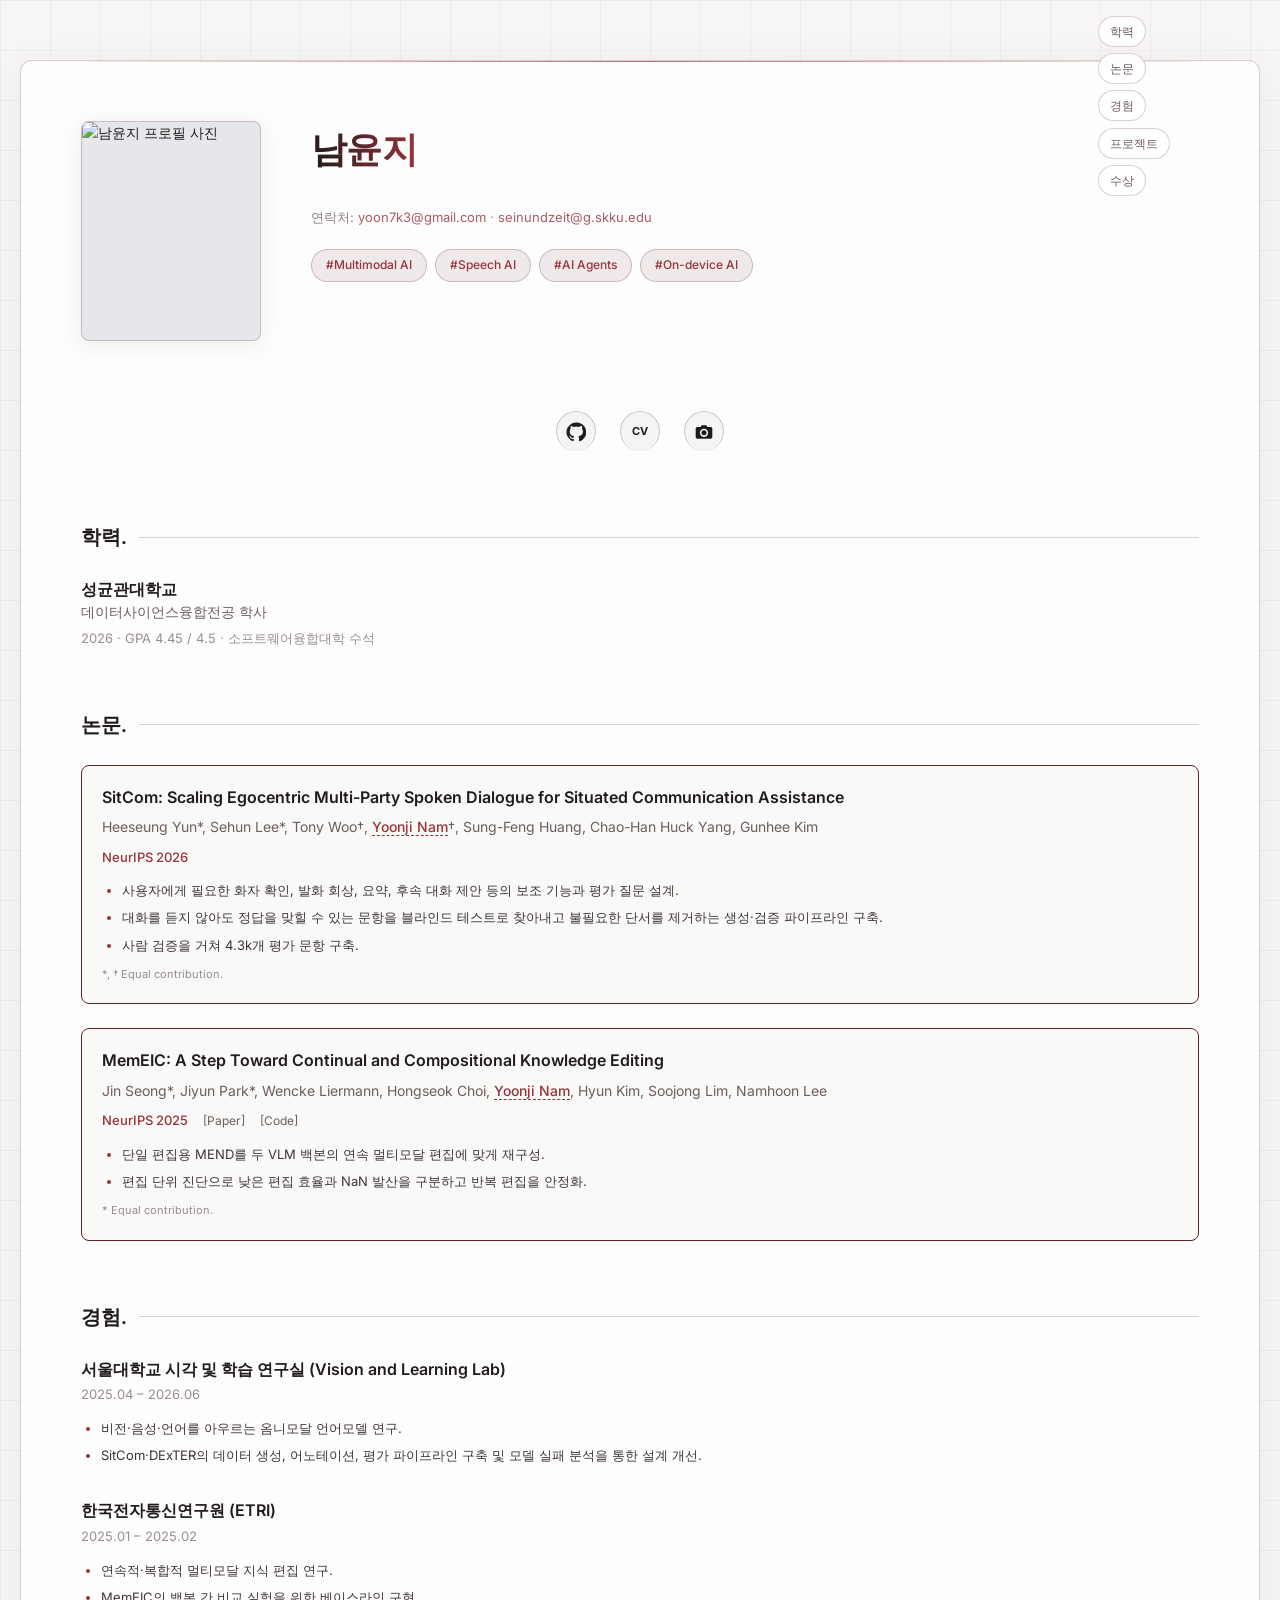
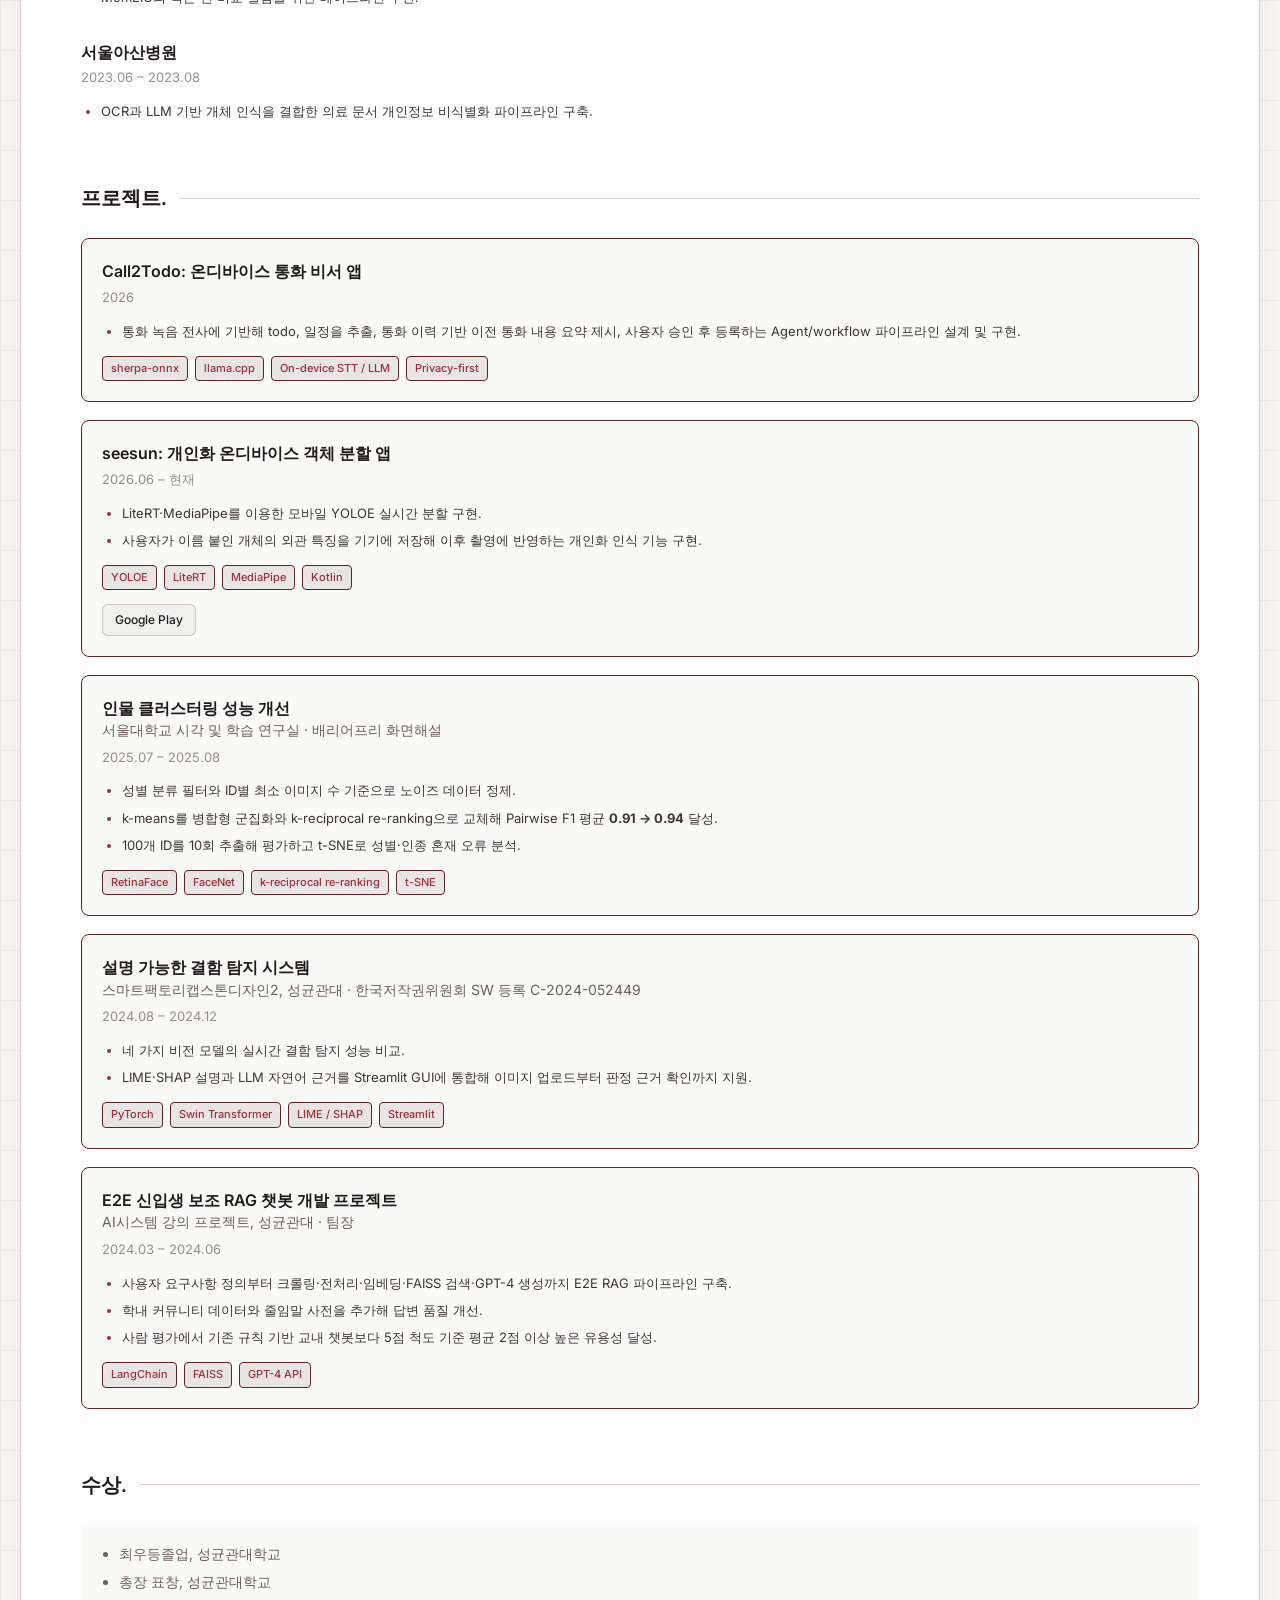
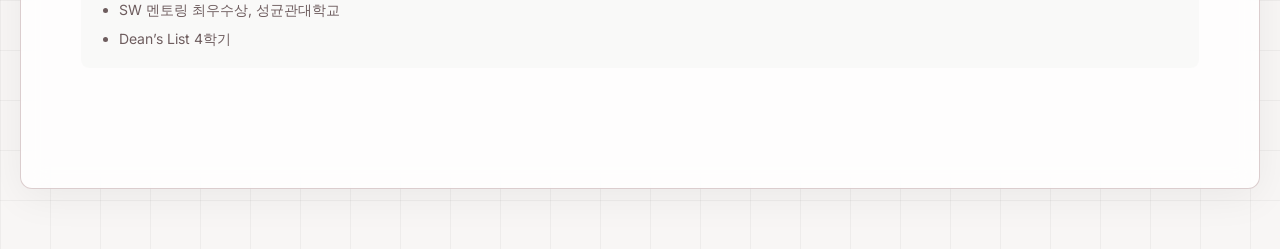
==== commit 654e1958: "Separate awards and refine interest chips" ====
--- a/index.html
+++ b/index.html
@@ -12,7 +12,7 @@
   <title>남윤지 | Yoonji Nam</title>
   <link rel="alternate" hreflang="en" href="https://namyoonji.github.io/">
   <link rel="alternate" hreflang="ko" href="https://namyoonji.github.io/profile/">
-  <link rel="stylesheet" href="./style.css?v=ko-burgundy-20261010">
+  <link rel="stylesheet" href="./style.css?v=profile-chips-20261011">
   <link rel="preconnect" href="https://fonts.googleapis.com">
   <link rel="preconnect" href="https://fonts.gstatic.com" crossorigin>
   <link href="https://fonts.googleapis.com/css2?family=Inter:wght@400;500;600;700&family=Noto+Sans+KR:wght@400;500;600;700&display=swap" rel="stylesheet">
@@ -20,10 +20,11 @@
 
 <body>
   <nav class="toc" aria-label="섹션 바로가기">
-    <a href="#education">학력 및 수상</a>
+    <a href="#education">학력</a>
     <a href="#publications">논문</a>
     <a href="#experience">경험</a>
     <a href="#projects">프로젝트</a>
+    <a href="#awards">수상</a>
   </nav>
   <main class="container">
     <header class="header">
@@ -54,19 +55,13 @@
     </nav>
 
     <section class="section" id="education">
-      <h2 class="section-title">학력 및 수상.</h2>
+      <h2 class="section-title">학력.</h2>
       <div class="section-content">
         <article class="education">
           <p class="edu-title">성균관대학교</p>
           <p class="edu-role">데이터사이언스융합전공 학사</p>
           <p class="skku-date">2026 · GPA 4.45 / 4.5 · 소프트웨어융합대학 수석</p>
         </article>
-        <ul class="recognition-list">
-          <li>최우등졸업, 성균관대학교</li>
-          <li>총장 표창, 성균관대학교</li>
-          <li>SW 멘토링 최우수상, 성균관대학교</li>
-          <li>Dean’s List 4학기</li>
-        </ul>
       </div>
     </section>
 
@@ -120,7 +115,7 @@
           <p class="exp-date">2025.01 – 2025.02</p>
           <ul class="description-list">
             <li>연속적·복합적 멀티모달 지식 편집 연구.</li>
-            <li>MemEIC의 백본 간 비교 실험을 위한 MEND 베이스라인 구현.</li>
+            <li>MemEIC의 백본 간 비교 실험을 위한 베이스라인 구현.</li>
           </ul>
         </article>
 
@@ -142,7 +137,6 @@
           <p class="exp-date">2026</p>
           <ul class="description-list">
             <li>통화 녹음 전사에 기반해 todo, 일정을 추출, 통화 이력 기반 이전 통화 내용 요약 제시, 사용자 승인 후 등록하는 Agent/workflow 파이프라인 설계 및 구현.</li>
-            <li>오디오와 전사 데이터는 기기 밖으로 나가지 않음.</li>
           </ul>
           <div class="tags"><span>sherpa-onnx</span><span>llama.cpp</span><span>On-device STT / LLM</span><span>Privacy-first</span></div>
         </article>
@@ -195,6 +189,17 @@
       </div>
     </section>
 
+    <section class="section" id="awards">
+      <h2 class="section-title">수상.</h2>
+      <div class="section-content">
+        <ul class="recognition-list">
+          <li>최우등졸업, 성균관대학교</li>
+          <li>총장 표창, 성균관대학교</li>
+          <li>SW 멘토링 최우수상, 성균관대학교</li>
+          <li>Dean’s List 4학기</li>
+        </ul>
+      </div>
+    </section>
   </main>
   <script src="./toc.js" defer></script>
 </body>
--- a/style.css
+++ b/style.css
@@ -501,12 +501,17 @@
 }
 
 html[lang="ko"] .interest-tags span {
-  padding: 4px 10px;
-  color: var(--accent-color);
-  border: 1px solid var(--accent-color);
+  display: inline-flex;
+  align-items: center;
+  padding: 7px 14px;
+  color: var(--accent-color);
+  background: var(--highlight-bg);
+  border: 1px solid rgba(95, 34, 37, 0.25);
   border-radius: 999px;
   font-size: 12px;
   font-weight: 500;
+  line-height: 1.4;
+  white-space: nowrap;
 }
 
 html[lang="ko"] .bio p,
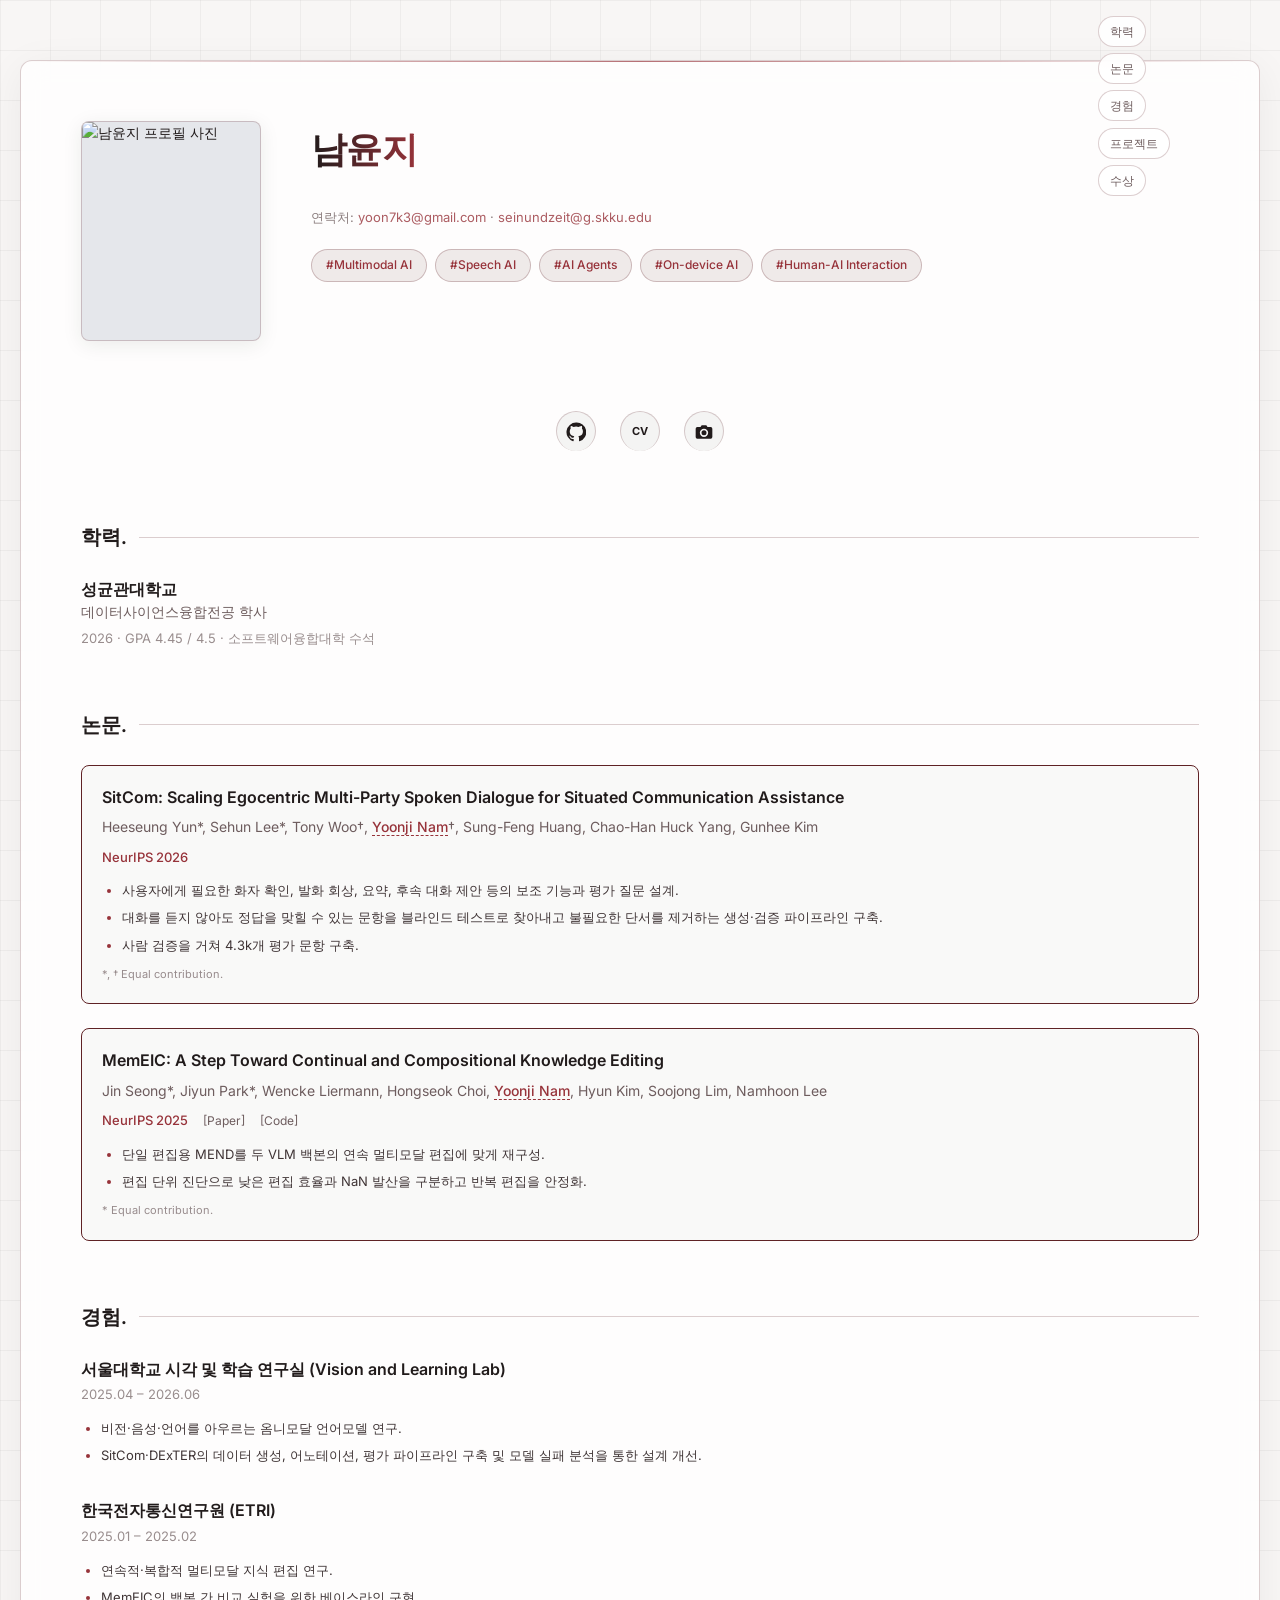
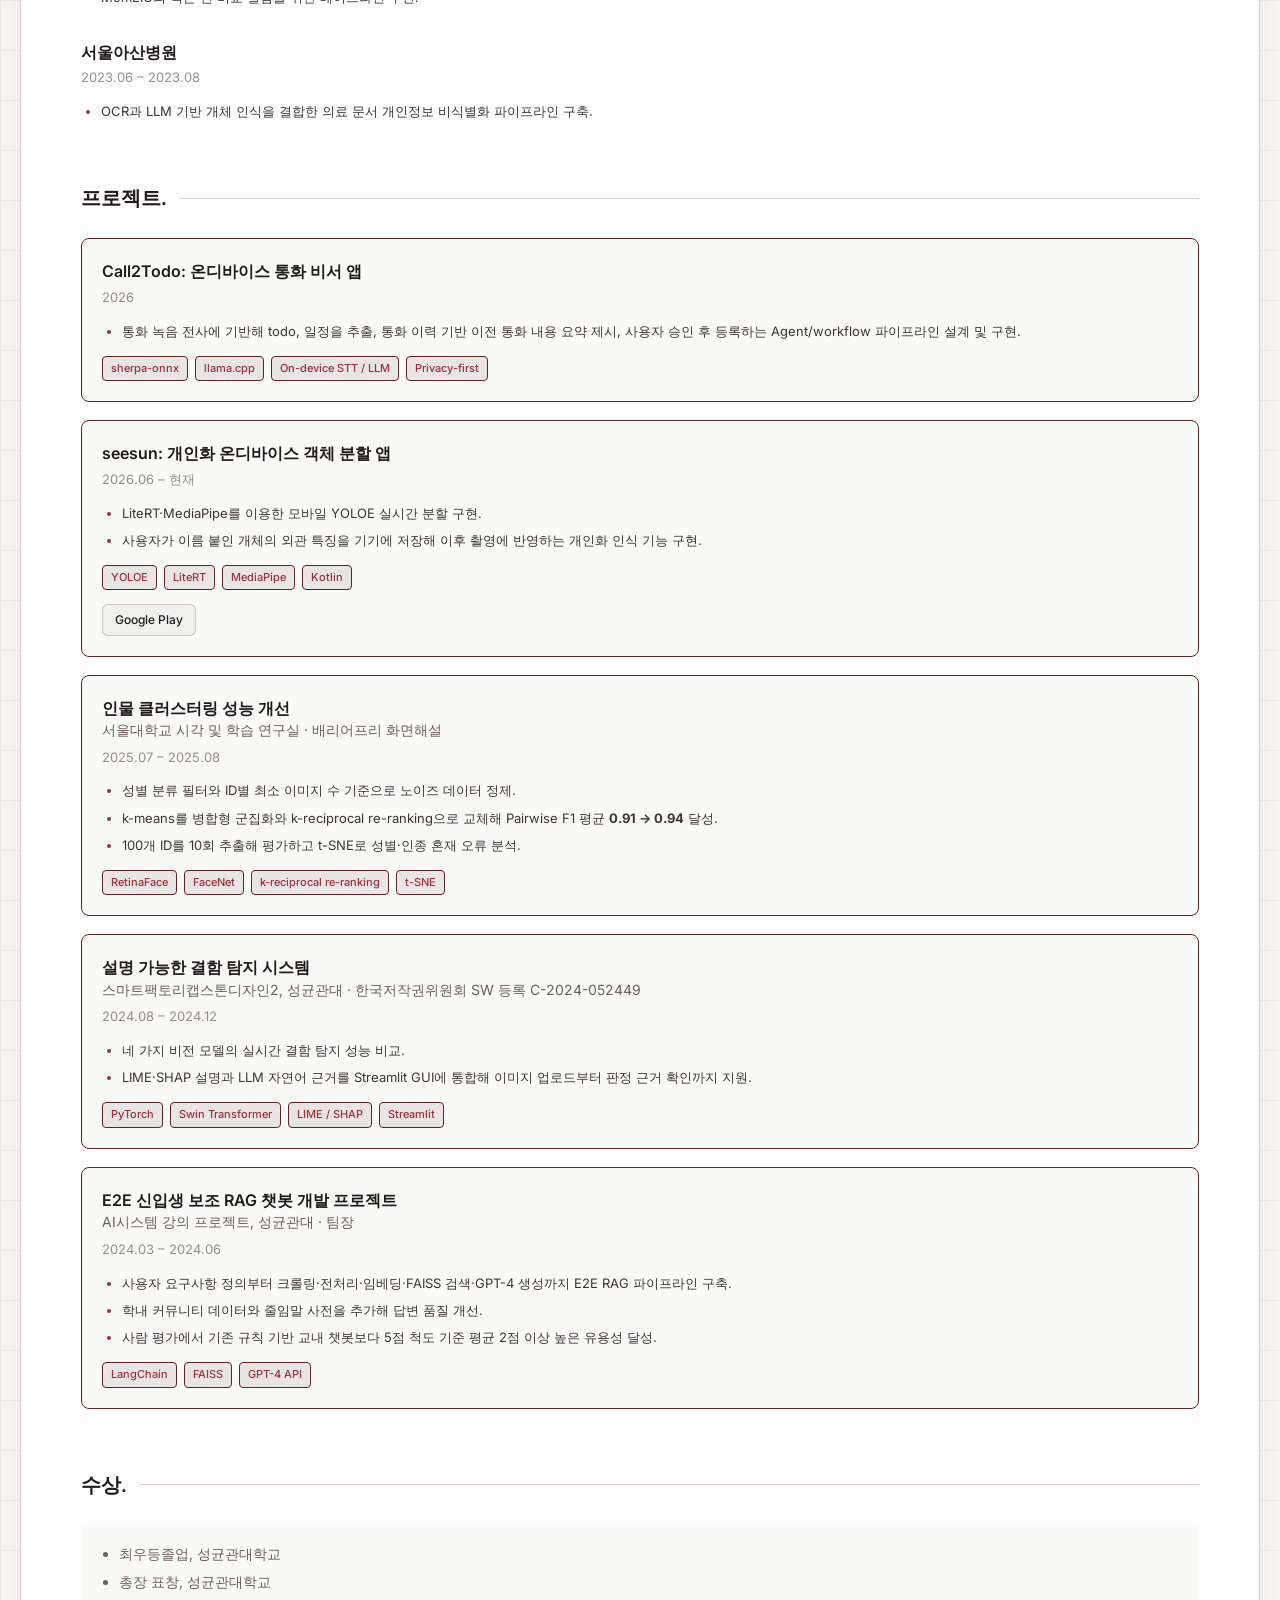
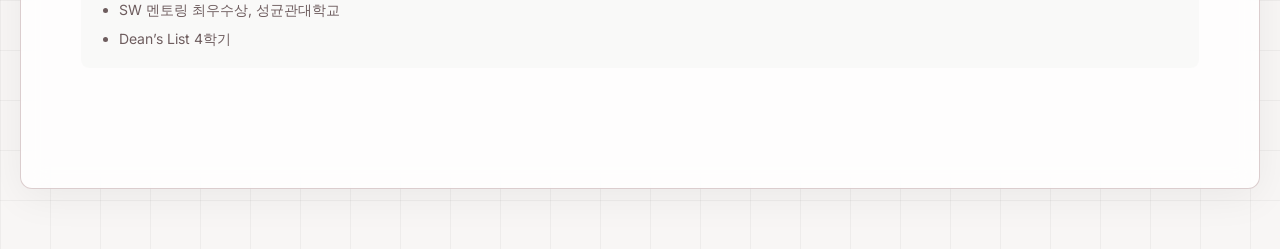
==== commit 3a439b67: "Add Human-AI Interaction interest" ====
--- a/index.html
+++ b/index.html
@@ -37,7 +37,7 @@
           연락처: <a href="mailto:yoon7k3@gmail.com">yoon7k3@gmail.com</a> · <a href="mailto:seinundzeit@g.skku.edu">seinundzeit@g.skku.edu</a>
         </p>
         <div class="interest-tags" aria-label="관심 분야">
-          <span>#Multimodal AI</span><span>#Speech AI</span><span>#AI Agents</span><span>#On-device AI</span>
+          <span>#Multimodal AI</span><span>#Speech AI</span><span>#AI Agents</span><span>#On-device AI</span><span>#Human-AI Interaction</span>
         </div>
       </div>
     </header>
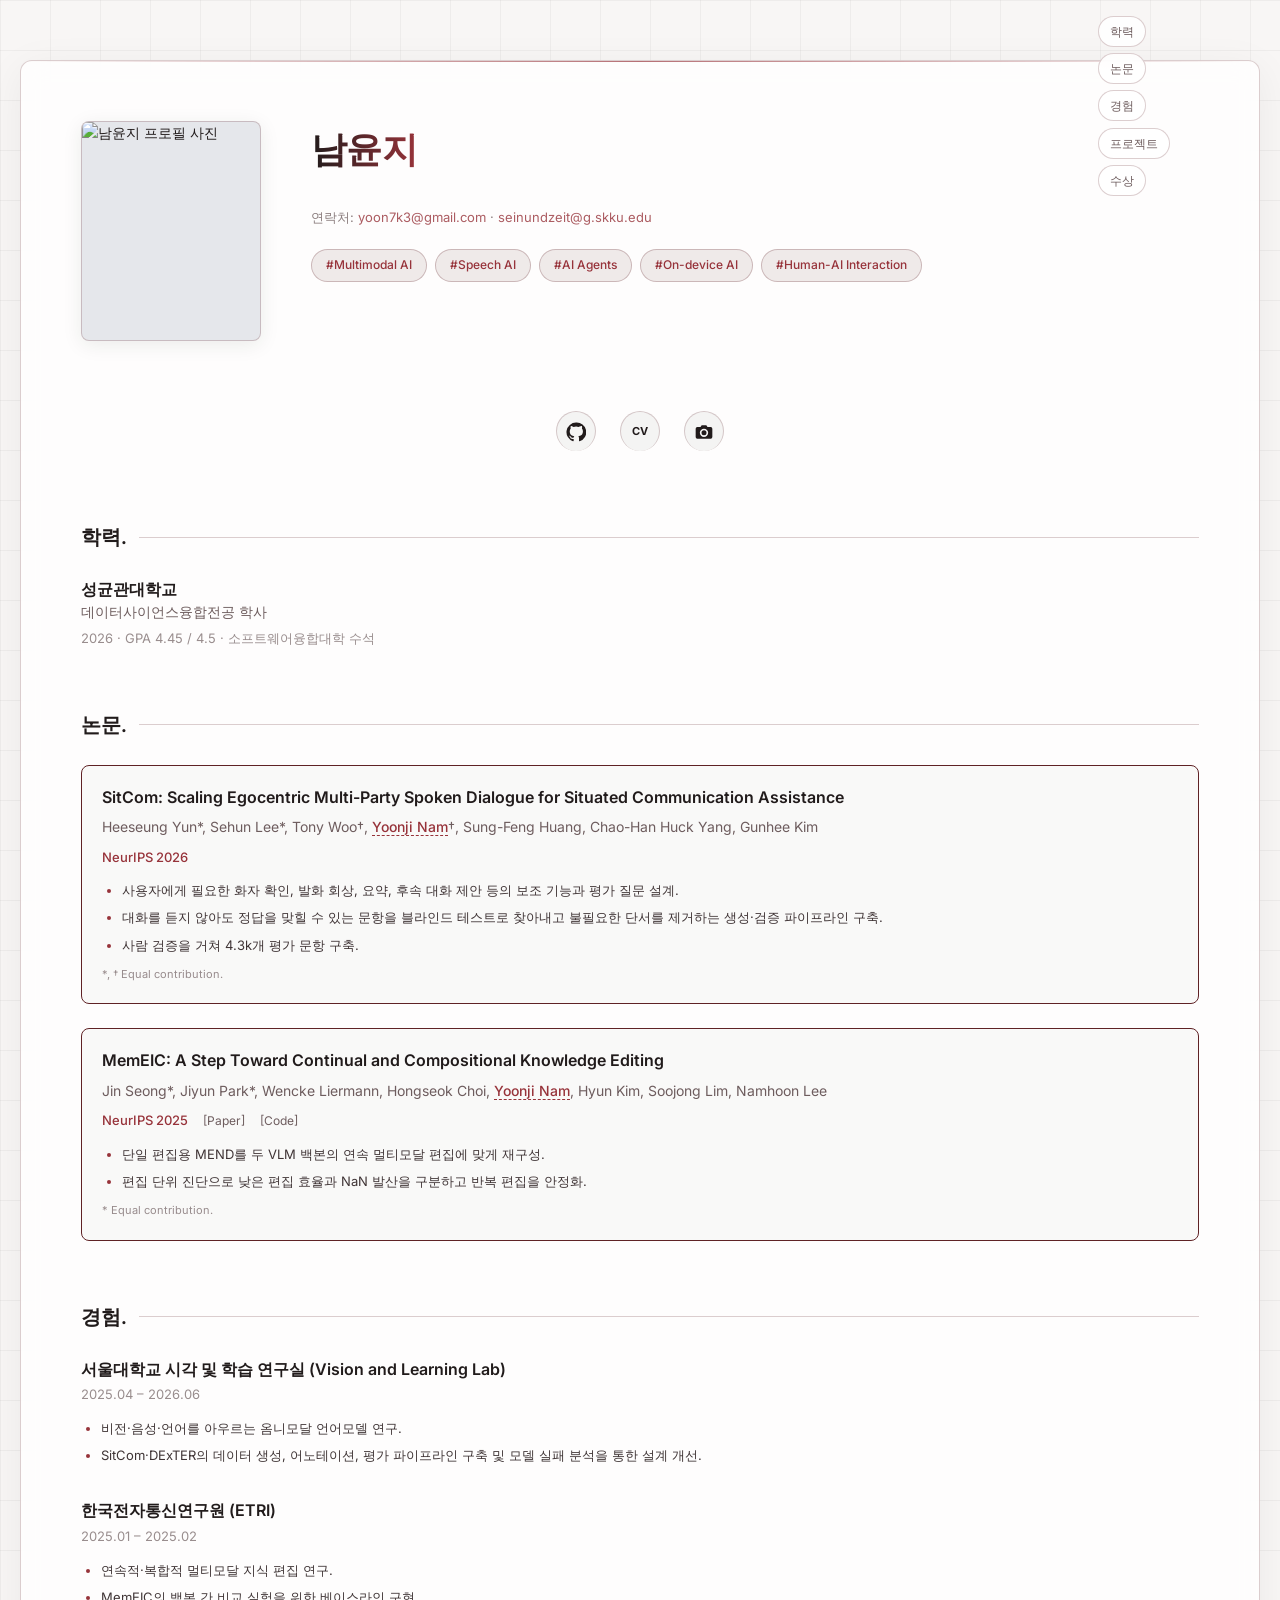
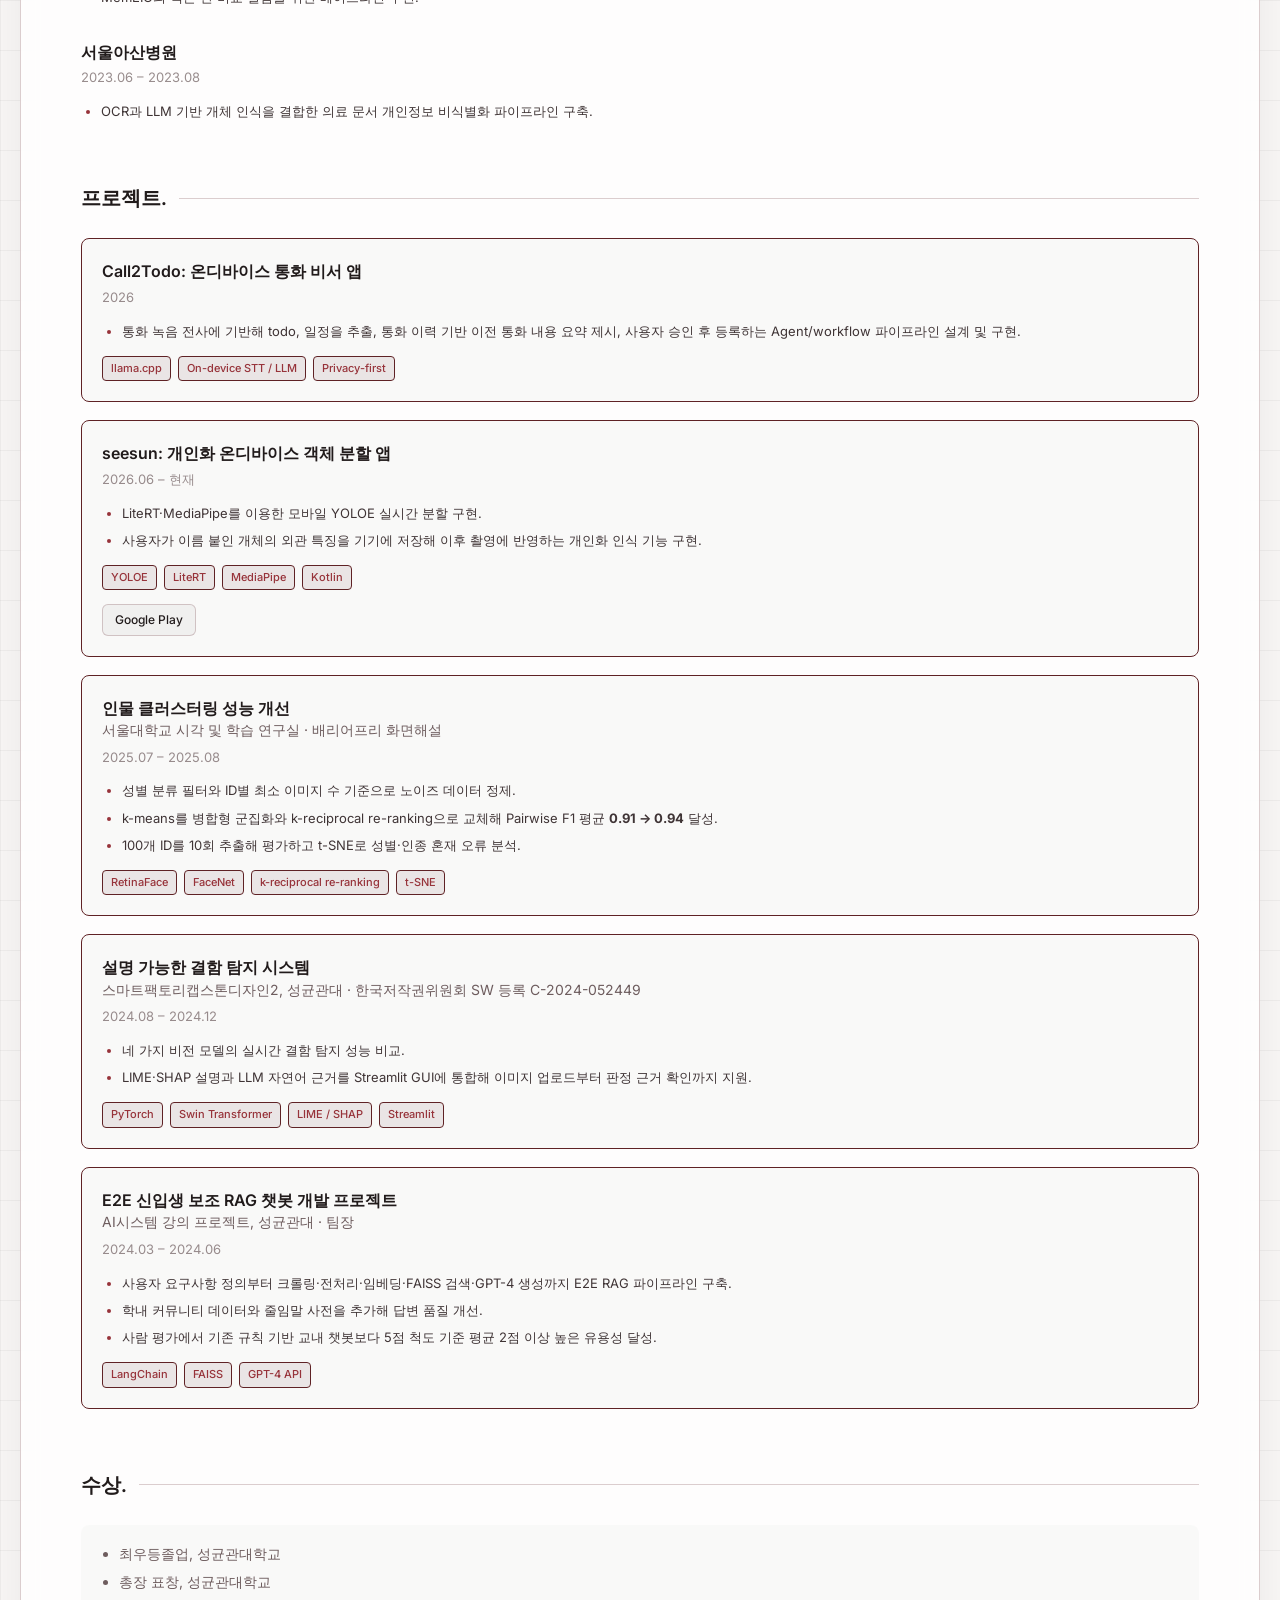
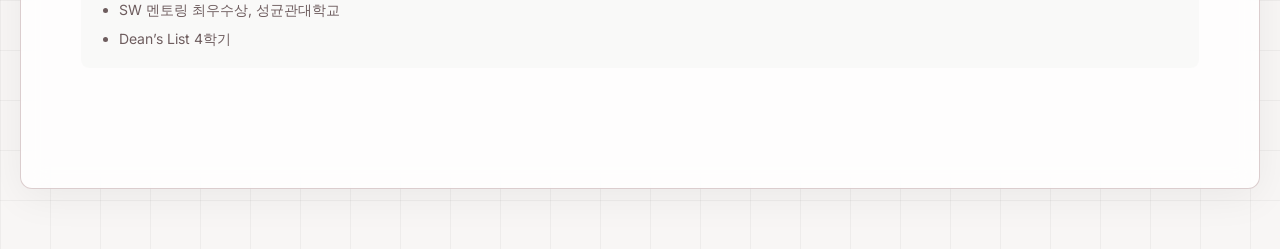
==== commit 947f5056: "Remove sherpa-onnx from Call2Todo tags" ====
--- a/index.html
+++ b/index.html
@@ -138,7 +138,7 @@
           <ul class="description-list">
             <li>통화 녹음 전사에 기반해 todo, 일정을 추출, 통화 이력 기반 이전 통화 내용 요약 제시, 사용자 승인 후 등록하는 Agent/workflow 파이프라인 설계 및 구현.</li>
           </ul>
-          <div class="tags"><span>sherpa-onnx</span><span>llama.cpp</span><span>On-device STT / LLM</span><span>Privacy-first</span></div>
+          <div class="tags"><span>llama.cpp</span><span>On-device STT / LLM</span><span>Privacy-first</span></div>
         </article>
 
         <article class="project">
